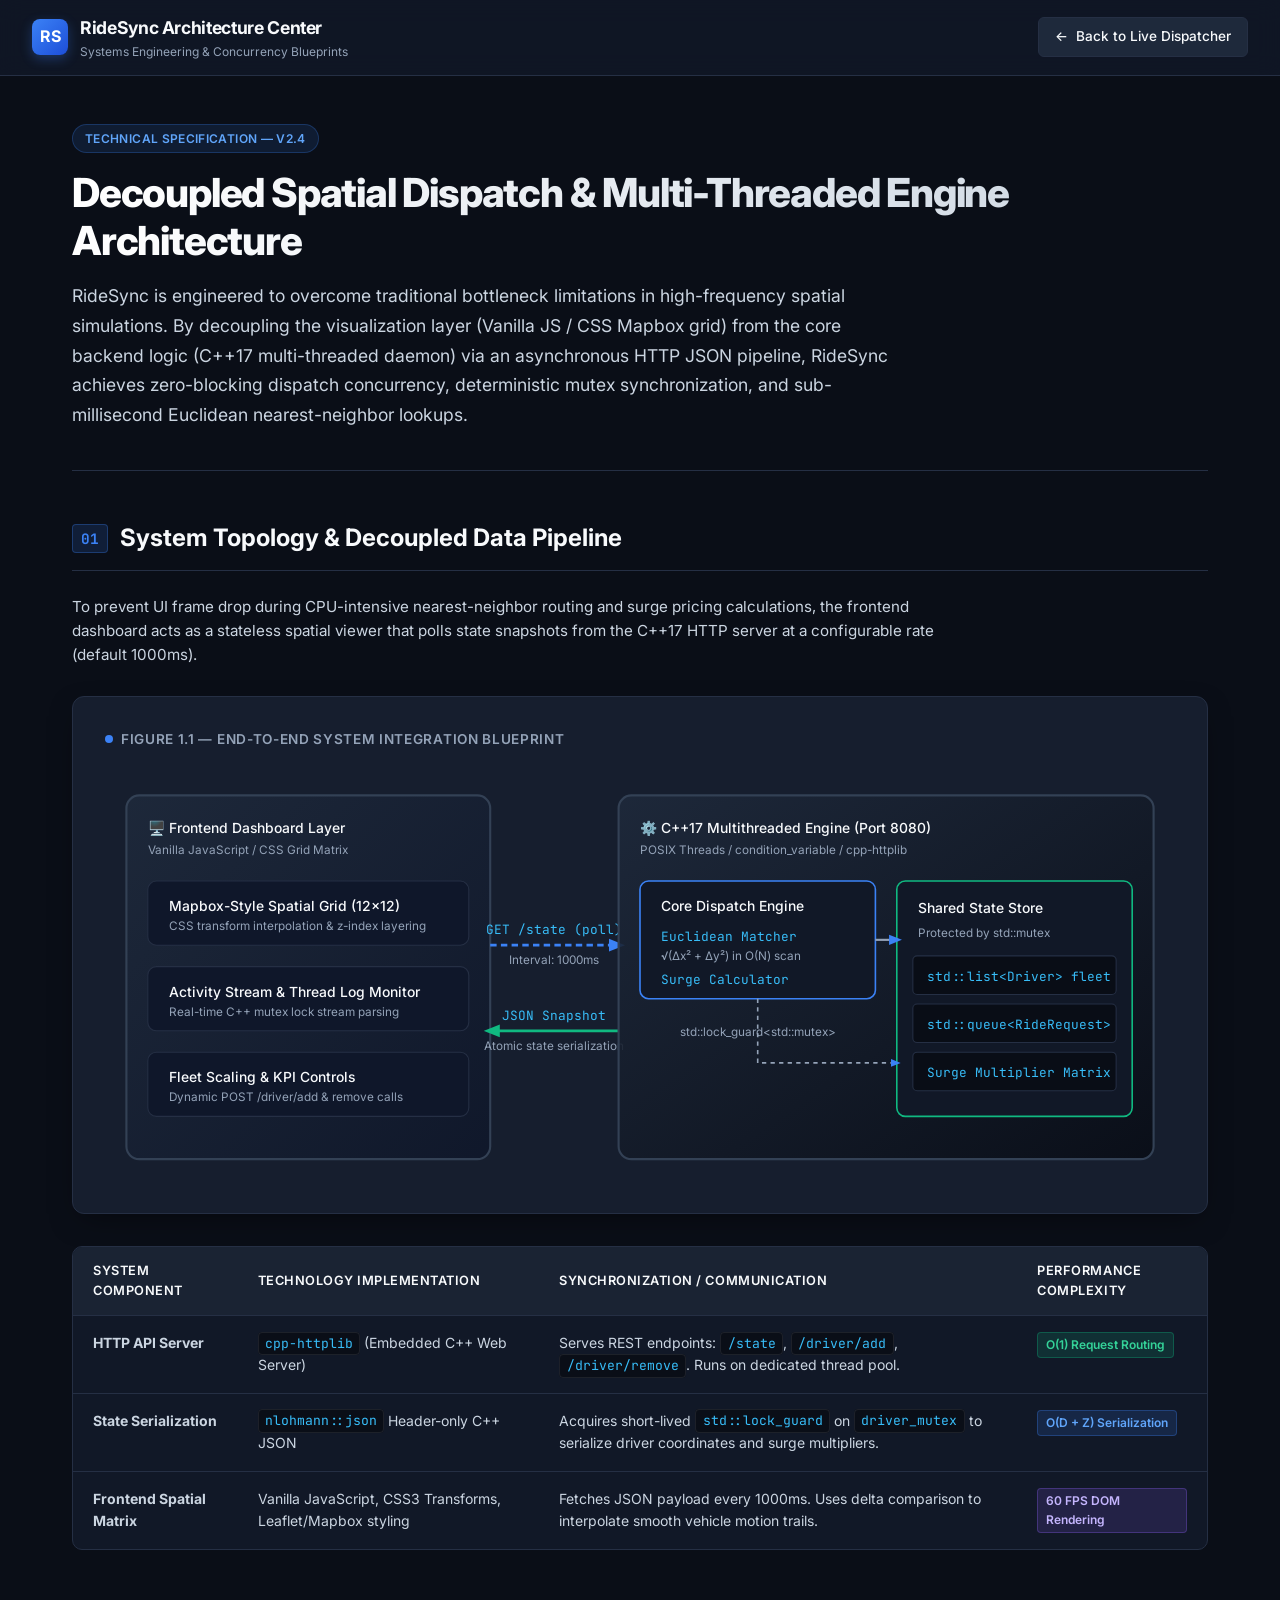
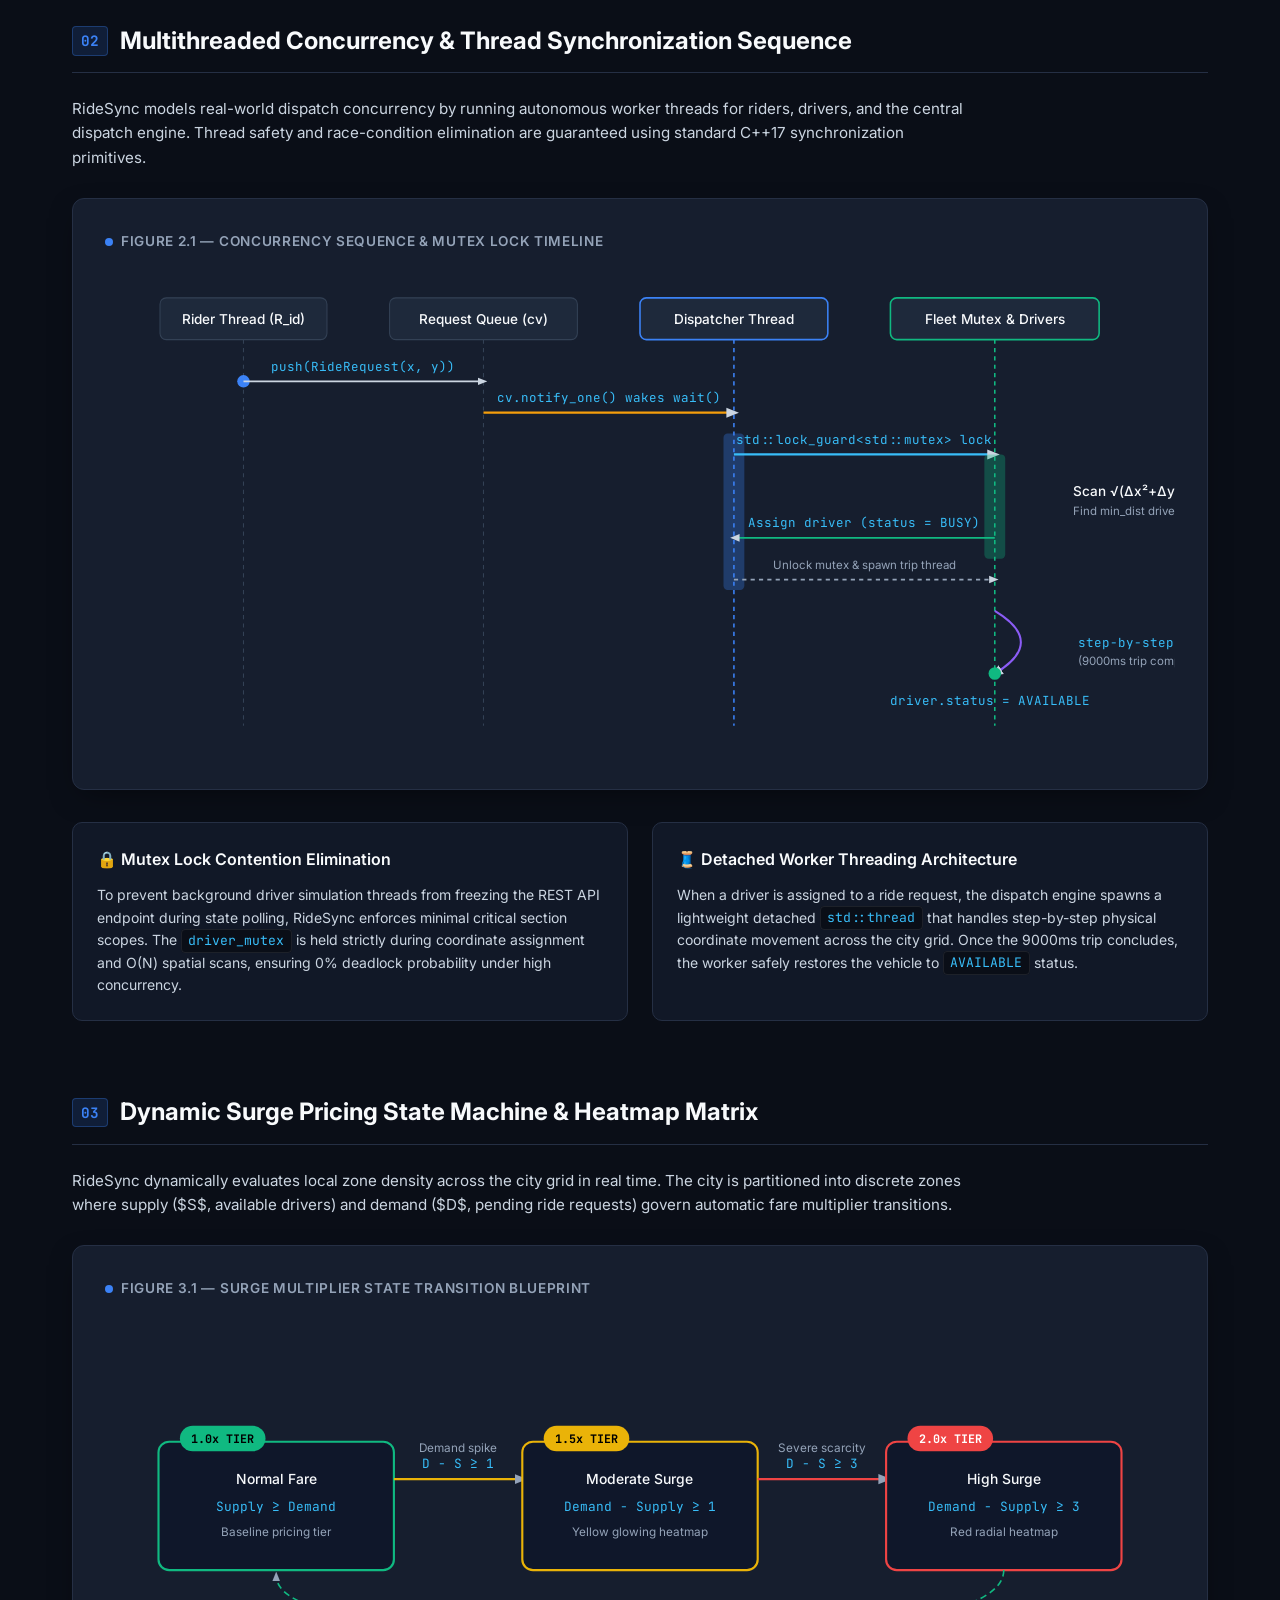
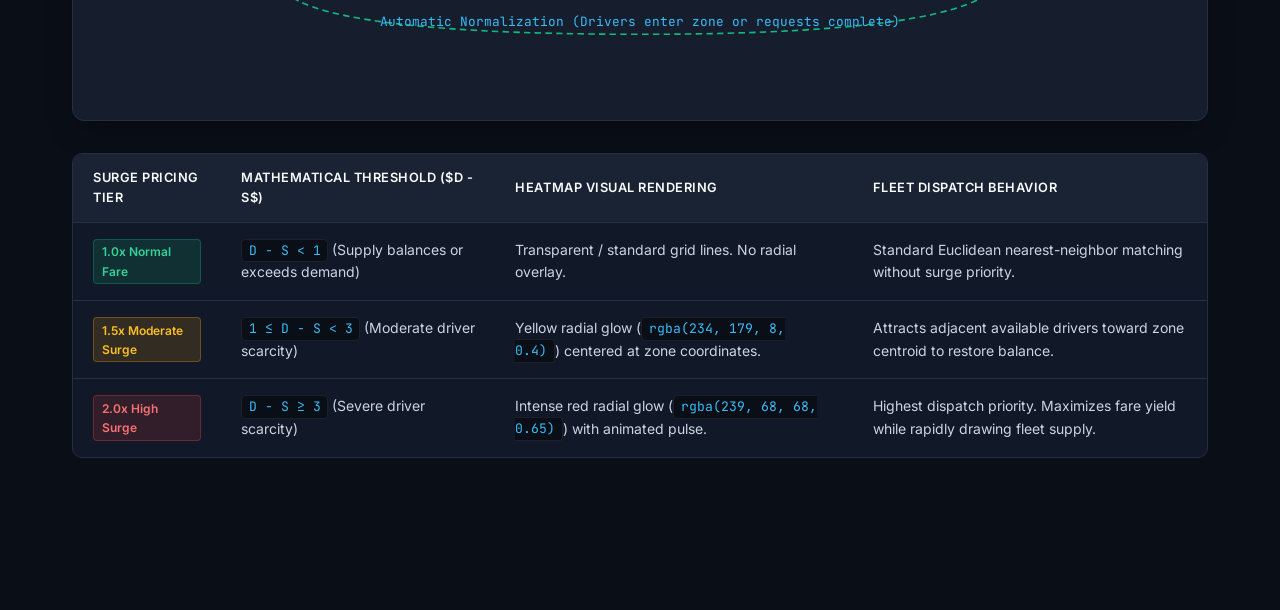
==== frontend/architecture.html @ d3b4416d "feat(ui): convert architecture view to dedicated standalone systems engineering page with embedded S" ====
<!DOCTYPE html>
<html lang="en">
<head>
  <meta charset="UTF-8">
  <meta name="viewport" content="width=device-width, initial-scale=1.0">
  <title>RideSync — System Architecture & Concurrency Specifications</title>
  <link rel="preconnect" href="https://fonts.googleapis.com">
  <link rel="preconnect" href="https://fonts.gstatic.com" crossorigin>
  <link href="https://fonts.googleapis.com/css2?family=Inter:wght@300;400;500;600;700&family=JetBrains+Mono:wght@400;500;600&display=swap" rel="stylesheet">
  <style>
    :root {
      --bg-base: #0a0e17;
      --bg-surface: #111827;
      --bg-card: #161e2e;
      --bg-card-hover: #1f293d;
      --border-color: #252f44;
      --text-main: #f8fafc;
      --text-secondary: #cbd5e1;
      --text-muted: #94a3b8;
      --accent-blue: #3b82f6;
      --accent-blue-hover: #2563eb;
      --accent-green: #10b981;
      --accent-yellow: #f59e0b;
      --accent-red: #ef4444;
      --accent-purple: #8b5cf6;
      --font-main: 'Inter', -apple-system, BlinkMacSystemFont, "Segoe UI", Roboto, sans-serif;
      --font-mono: 'JetBrains Mono', SFMono-Regular, Consolas, monospace;
    }

    * {
      box-sizing: border-box;
      margin: 0;
      padding: 0;
    }

    body {
      background-color: var(--bg-base);
      color: var(--text-main);
      font-family: var(--font-main);
      line-height: 1.6;
      -webkit-font-smoothing: antialiased;
      padding-bottom: 5rem;
    }

    /* Navbar */
    .navbar {
      background: rgba(17, 24, 39, 0.85);
      backdrop-filter: blur(12px);
      border-bottom: 1px solid var(--border-color);
      position: sticky;
      top: 0;
      z-index: 100;
      padding: 0.85rem 2rem;
      display: flex;
      justify-content: space-between;
      align-items: center;
    }

    .nav-brand {
      display: flex;
      align-items: center;
      gap: 0.75rem;
      text-decoration: none;
      color: var(--text-main);
    }

    .nav-logo-box {
      width: 36px;
      height: 36px;
      background: linear-gradient(135deg, #3b82f6, #1d4ed8);
      border-radius: 8px;
      display: flex;
      align-items: center;
      justify-content: center;
      color: white;
      font-weight: 700;
      box-shadow: 0 4px 12px rgba(59, 130, 246, 0.3);
    }

    .nav-title {
      font-size: 1.1rem;
      font-weight: 700;
      letter-spacing: -0.02em;
    }

    .nav-subtitle {
      font-size: 0.75rem;
      color: var(--text-muted);
      font-weight: 400;
    }

    .nav-actions {
      display: flex;
      align-items: center;
      gap: 1rem;
    }

    .btn-back {
      background: #1e293b;
      color: var(--text-main);
      border: 1px solid var(--border-color);
      padding: 0.5rem 1rem;
      border-radius: 6px;
      font-size: 0.85rem;
      font-weight: 500;
      text-decoration: none;
      display: inline-flex;
      align-items: center;
      gap: 0.5rem;
      transition: all 0.15s ease;
    }

    .btn-back:hover {
      background: #2563eb;
      border-color: #3b82f6;
      color: white;
      transform: translateY(-1px);
    }

    /* Container & Layout */
    .container {
      max-width: 1200px;
      margin: 0 auto;
      padding: 3rem 2rem 0;
    }

    /* Hero Header */
    .hero {
      border-bottom: 1px solid var(--border-color);
      padding-bottom: 2.5rem;
      margin-bottom: 3rem;
    }

    .hero-badge {
      display: inline-block;
      background: rgba(59, 130, 246, 0.12);
      color: #60a5fa;
      border: 1px solid rgba(59, 130, 246, 0.25);
      padding: 0.25rem 0.75rem;
      border-radius: 999px;
      font-size: 0.75rem;
      font-weight: 600;
      letter-spacing: 0.03em;
      text-transform: uppercase;
      margin-bottom: 1rem;
    }

    .hero h1 {
      font-size: 2.5rem;
      font-weight: 800;
      letter-spacing: -0.03em;
      line-height: 1.2;
      margin-bottom: 1rem;
      background: linear-gradient(to right, #ffffff, #cbd5e1);
      -webkit-background-clip: text;
      -webkit-text-fill-color: transparent;
    }

    .hero p {
      font-size: 1.1rem;
      color: var(--text-secondary);
      max-width: 820px;
      line-height: 1.7;
    }

    /* Section Styling */
    .section {
      margin-bottom: 4.5rem;
    }

    .section-header {
      display: flex;
      align-items: baseline;
      justify-content: space-between;
      margin-bottom: 1.5rem;
      border-bottom: 1px solid var(--border-color);
      padding-bottom: 0.75rem;
    }

    .section-title {
      font-size: 1.5rem;
      font-weight: 700;
      color: var(--text-main);
      display: flex;
      align-items: center;
      gap: 0.75rem;
    }

    .section-num {
      font-family: var(--font-mono);
      font-size: 0.9rem;
      color: var(--accent-blue);
      background: rgba(59, 130, 246, 0.15);
      padding: 0.15rem 0.5rem;
      border-radius: 4px;
      border: 1px solid rgba(59, 130, 246, 0.3);
    }

    .section-desc {
      color: var(--text-secondary);
      font-size: 0.95rem;
      margin-bottom: 1.75rem;
      max-width: 900px;
    }

    /* Diagram Card */
    .diagram-card {
      background: var(--bg-card);
      border: 1px solid var(--border-color);
      border-radius: 12px;
      padding: 2rem;
      margin-bottom: 2rem;
      box-shadow: 0 10px 30px -10px rgba(0, 0, 0, 0.5);
      overflow-x: auto;
    }

    .diagram-card-title {
      font-size: 0.85rem;
      font-weight: 600;
      color: var(--text-muted);
      text-transform: uppercase;
      letter-spacing: 0.05em;
      margin-bottom: 1.5rem;
      display: flex;
      align-items: center;
      gap: 0.5rem;
    }

    .diagram-card-title::before {
      content: "";
      display: inline-block;
      width: 8px;
      height: 8px;
      background: var(--accent-blue);
      border-radius: 50%;
    }

    /* Specification Tables */
    .spec-table-wrapper {
      background: var(--bg-surface);
      border: 1px solid var(--border-color);
      border-radius: 10px;
      overflow: hidden;
      margin-top: 1.5rem;
    }

    .spec-table {
      width: 100%;
      border-collapse: collapse;
      text-align: left;
      font-size: 0.875rem;
    }

    .spec-table th {
      background: #1a2333;
      color: var(--text-main);
      font-weight: 600;
      padding: 0.85rem 1.25rem;
      border-bottom: 1px solid var(--border-color);
      font-size: 0.8rem;
      text-transform: uppercase;
      letter-spacing: 0.04em;
    }

    .spec-table td {
      padding: 1rem 1.25rem;
      border-bottom: 1px solid var(--border-color);
      color: var(--text-secondary);
      vertical-align: top;
    }

    .spec-table tr:last-child td {
      border-bottom: none;
    }

    .spec-table tr:hover td {
      background: rgba(255, 255, 255, 0.02);
    }

    code {
      font-family: var(--font-mono);
      font-size: 0.82rem;
      background: rgba(0, 0, 0, 0.4);
      color: #38bdf8;
      padding: 0.15rem 0.4rem;
      border-radius: 4px;
      border: 1px solid rgba(255, 255, 255, 0.08);
    }

    .tag {
      display: inline-block;
      font-size: 0.75rem;
      font-weight: 600;
      padding: 0.15rem 0.5rem;
      border-radius: 4px;
    }
    .tag-blue { background: rgba(59, 130, 246, 0.15); color: #60a5fa; border: 1px solid rgba(59, 130, 246, 0.3); }
    .tag-green { background: rgba(16, 185, 129, 0.15); color: #34d399; border: 1px solid rgba(16, 185, 129, 0.3); }
    .tag-yellow { background: rgba(245, 158, 11, 0.15); color: #fbbf24; border: 1px solid rgba(245, 158, 11, 0.3); }
    .tag-purple { background: rgba(139, 92, 246, 0.15); color: #c4b5fd; border: 1px solid rgba(139, 92, 246, 0.3); }

    /* SVG Diagram Styling */
    svg.arch-svg {
      width: 100%;
      height: auto;
      max-height: 480px;
      display: block;
      margin: 0 auto;
    }

    .svg-text {
      font-family: var(--font-main);
      fill: var(--text-main);
      font-size: 13px;
      font-weight: 500;
    }
    .svg-text-mono {
      font-family: var(--font-mono);
      fill: #38bdf8;
      font-size: 12px;
    }
    .svg-subtext {
      font-family: var(--font-main);
      fill: var(--text-muted);
      font-size: 11px;
    }

    /* Grid layout for cards */
    .grid-2 {
      display: grid;
      grid-template-columns: 1fr 1fr;
      gap: 1.5rem;
      margin-top: 1.5rem;
    }

    .info-card {
      background: var(--bg-surface);
      border: 1px solid var(--border-color);
      border-radius: 10px;
      padding: 1.5rem;
    }

    .info-card h4 {
      font-size: 1rem;
      font-weight: 600;
      color: var(--text-main);
      margin-bottom: 0.75rem;
      display: flex;
      align-items: center;
      gap: 0.5rem;
    }

    .info-card p {
      font-size: 0.875rem;
      color: var(--text-secondary);
      line-height: 1.6;
    }

    .info-card ul {
      margin-top: 0.75rem;
      padding-left: 1.25rem;
      font-size: 0.875rem;
      color: var(--text-secondary);
    }
    .info-card li {
      margin-bottom: 0.35rem;
    }
  </style>
</head>
<body>

  <!-- Top Navbar -->
  <nav class="navbar">
    <a href="index.html" class="nav-brand">
      <div class="nav-logo-box">RS</div>
      <div>
        <div class="nav-title">RideSync Architecture Center</div>
        <div class="nav-subtitle">Systems Engineering & Concurrency Blueprints</div>
      </div>
    </a>
    <div class="nav-actions">
      <a href="index.html" class="btn-back">
        <span>←</span> Back to Live Dispatcher
      </a>
    </div>
  </nav>

  <!-- Main Container -->
  <main class="container">
    
    <!-- Hero Section -->
    <header class="hero">
      <span class="hero-badge">Technical Specification — v2.4</span>
      <h1>Decoupled Spatial Dispatch & Multi-Threaded Engine Architecture</h1>
      <p>
        RideSync is engineered to overcome traditional bottleneck limitations in high-frequency spatial simulations. By decoupling the visualization layer (Vanilla JS / CSS Mapbox grid) from the core backend logic (C++17 multi-threaded daemon) via an asynchronous HTTP JSON pipeline, RideSync achieves zero-blocking dispatch concurrency, deterministic mutex synchronization, and sub-millisecond Euclidean nearest-neighbor lookups.
      </p>
    </header>

    <!-- SECTION 1: SYSTEM TOPOLOGY -->
    <section class="section" id="topology">
      <div class="section-header">
        <h2 class="section-title"><span class="section-num">01</span> System Topology & Decoupled Data Pipeline</h2>
      </div>
      <p class="section-desc">
        To prevent UI frame drop during CPU-intensive nearest-neighbor routing and surge pricing calculations, the frontend dashboard acts as a stateless spatial viewer that polls state snapshots from the C++17 HTTP server at a configurable rate (default 1000ms).
      </p>

      <!-- SVG Topology Diagram -->
      <div class="diagram-card">
        <div class="diagram-card-title">Figure 1.1 — End-to-End System Integration Blueprint</div>
        
        <svg class="arch-svg" viewBox="0 0 1000 380" fill="none" xmlns="http://www.w3.org/2000/svg">
          <defs>
            <marker id="arrow-blue" viewBox="0 0 10 10" refX="6" refY="5" markerWidth="6" markerHeight="6" orient="auto-start-reverse">
              <path d="M 0 1 L 10 5 L 0 9 z" fill="#3b82f6"/>
            </marker>
            <marker id="arrow-green" viewBox="0 0 10 10" refX="6" refY="5" markerWidth="6" markerHeight="6" orient="auto-start-reverse">
              <path d="M 0 1 L 10 5 L 0 9 z" fill="#10b981"/>
            </marker>
            <linearGradient id="grad-frontend" x1="0%" y1="0%" x2="100%" y2="100%">
              <stop offset="0%" stop-color="#1e293b" stop-opacity="0.9"/>
              <stop offset="100%" stop-color="#0f172a" stop-opacity="0.9"/>
            </linearGradient>
            <linearGradient id="grad-backend" x1="0%" y1="0%" x2="100%" y2="100%">
              <stop offset="0%" stop-color="#1e293b" stop-opacity="0.9"/>
              <stop offset="100%" stop-color="#090d16" stop-opacity="0.9"/>
            </linearGradient>
          </defs>

          <!-- Frontend Container -->
          <rect x="20" y="20" width="340" height="340" rx="12" fill="url(#grad-frontend)" stroke="#334155" stroke-width="2"/>
          <text x="40" y="55" class="svg-text" font-weight="700" font-size="15" fill="#f8fafc">🖥️ Frontend Dashboard Layer</text>
          <text x="40" y="75" class="svg-subtext">Vanilla JavaScript / CSS Grid Matrix</text>

          <rect x="40" y="100" width="300" height="60" rx="8" fill="#0f172a" stroke="#252f44" stroke-width="1"/>
          <text x="60" y="128" class="svg-text">Mapbox-Style Spatial Grid (12×12)</text>
          <text x="60" y="146" class="svg-subtext">CSS transform interpolation & z-index layering</text>

          <rect x="40" y="180" width="300" height="60" rx="8" fill="#0f172a" stroke="#252f44" stroke-width="1"/>
          <text x="60" y="208" class="svg-text">Activity Stream & Thread Log Monitor</text>
          <text x="60" y="226" class="svg-subtext">Real-time C++ mutex lock stream parsing</text>

          <rect x="40" y="260" width="300" height="60" rx="8" fill="#0f172a" stroke="#252f44" stroke-width="1"/>
          <text x="60" y="288" class="svg-text">Fleet Scaling & KPI Controls</text>
          <text x="60" y="306" class="svg-subtext">Dynamic POST /driver/add & remove calls</text>

          <!-- HTTP Communication Middle Arrows -->
          <line x1="360" y1="160" x2="480" y2="160" stroke="#3b82f6" stroke-width="2.5" stroke-dasharray="6,4" marker-end="url(#arrow-blue)"/>
          <text x="420" y="150" class="svg-text-mono" text-anchor="middle">GET /state (poll)</text>
          <text x="420" y="178" class="svg-subtext" text-anchor="middle">Interval: 1000ms</text>

          <line x1="480" y1="240" x2="360" y2="240" stroke="#10b981" stroke-width="2.5" marker-end="url(#arrow-green)"/>
          <text x="420" y="230" class="svg-text-mono" fill="#10b981" text-anchor="middle">JSON Snapshot</text>
          <text x="420" y="258" class="svg-subtext" text-anchor="middle">Atomic state serialization</text>

          <!-- Backend Container -->
          <rect x="480" y="20" width="500" height="340" rx="12" fill="url(#grad-backend)" stroke="#334155" stroke-width="2"/>
          <text x="500" y="55" class="svg-text" font-weight="700" font-size="15" fill="#f8fafc">⚙️ C++17 Multithreaded Engine (Port 8080)</text>
          <text x="500" y="75" class="svg-subtext">POSIX Threads / condition_variable / cpp-httplib</text>

          <!-- Core Engine Box -->
          <rect x="500" y="100" width="220" height="110" rx="8" fill="#111827" stroke="#3b82f6" stroke-width="1.5"/>
          <text x="520" y="128" class="svg-text" fill="#60a5fa" font-weight="600">Core Dispatch Engine</text>
          <text x="520" y="156" class="svg-text-mono">Euclidean Matcher</text>
          <text x="520" y="174" class="svg-subtext">√(Δx² + Δy²) in O(N) scan</text>
          <text x="520" y="196" class="svg-text-mono" fill="#f59e0b">Surge Calculator</text>

          <!-- Shared State Store Box -->
          <rect x="740" y="100" width="220" height="220" rx="8" fill="#111827" stroke="#10b981" stroke-width="1.5"/>
          <text x="760" y="130" class="svg-text" fill="#34d399" font-weight="600">Shared State Store</text>
          <text x="760" y="152" class="svg-subtext">Protected by std::mutex</text>
          
          <rect x="755" y="170" width="190" height="36" rx="4" fill="#090d16" stroke="#252f44" stroke-width="1"/>
          <text x="768" y="193" class="svg-text-mono" font-size="11">std::list&lt;Driver&gt; fleet</text>

          <rect x="755" y="215" width="190" height="36" rx="4" fill="#090d16" stroke="#252f44" stroke-width="1"/>
          <text x="768" y="238" class="svg-text-mono" font-size="11">std::queue&lt;RideRequest&gt;</text>

          <rect x="755" y="260" width="190" height="36" rx="4" fill="#090d16" stroke="#252f44" stroke-width="1"/>
          <text x="768" y="283" class="svg-text-mono" font-size="11">Surge Multiplier Matrix</text>

          <!-- Internal Arrows -->
          <path d="M 720 155 L 740 155" stroke="#94a3b8" stroke-width="2" marker-end="url(#arrow-blue)"/>
          <text x="610" y="245" class="svg-subtext" text-anchor="middle">std::lock_guard&lt;std::mutex&gt;</text>
          <path d="M 610 210 L 610 270 L 740 270" stroke="#94a3b8" stroke-width="1.5" stroke-dasharray="4,4" marker-end="url(#arrow-blue)"/>
        </svg>
      </div>

      <!-- Specification Table -->
      <div class="spec-table-wrapper">
        <table class="spec-table">
          <thead>
            <tr>
              <th>System Component</th>
              <th>Technology Implementation</th>
              <th>Synchronization / Communication</th>
              <th>Performance Complexity</th>
            </tr>
          </thead>
          <tbody>
            <tr>
              <td><strong>HTTP API Server</strong></td>
              <td><code>cpp-httplib</code> (Embedded C++ Web Server)</td>
              <td>Serves REST endpoints: <code>/state</code>, <code>/driver/add</code>, <code>/driver/remove</code>. Runs on dedicated thread pool.</td>
              <td><span class="tag tag-green">O(1) Request Routing</span></td>
            </tr>
            <tr>
              <td><strong>State Serialization</strong></td>
              <td><code>nlohmann::json</code> Header-only C++ JSON</td>
              <td>Acquires short-lived <code>std::lock_guard</code> on <code>driver_mutex</code> to serialize driver coordinates and surge multipliers.</td>
              <td><span class="tag tag-blue">O(D + Z) Serialization</span></td>
            </tr>
            <tr>
              <td><strong>Frontend Spatial Matrix</strong></td>
              <td>Vanilla JavaScript, CSS3 Transforms, Leaflet/Mapbox styling</td>
              <td>Fetches JSON payload every 1000ms. Uses delta comparison to interpolate smooth vehicle motion trails.</td>
              <td><span class="tag tag-purple">60 FPS DOM Rendering</span></td>
            </tr>
          </tbody>
        </table>
      </div>
    </section>

    <!-- SECTION 2: CONCURRENCY SEQUENCE -->
    <section class="section" id="concurrency">
      <div class="section-header">
        <h2 class="section-title"><span class="section-num">02</span> Multithreaded Concurrency & Thread Synchronization Sequence</h2>
      </div>
      <p class="section-desc">
        RideSync models real-world dispatch concurrency by running autonomous worker threads for riders, drivers, and the central dispatch engine. Thread safety and race-condition elimination are guaranteed using standard C++17 synchronization primitives.
      </p>

      <!-- SVG Sequence Diagram -->
      <div class="diagram-card">
        <div class="diagram-card-title">Figure 2.1 — Concurrency Sequence & Mutex Lock Timeline</div>
        
        <svg class="arch-svg" viewBox="0 0 1000 460" fill="none" xmlns="http://www.w3.org/2000/svg">
          <defs>
            <marker id="arrow-seq" viewBox="0 0 10 10" refX="6" refY="5" markerWidth="6" markerHeight="6" orient="auto-start-reverse">
              <path d="M 0 1 L 10 5 L 0 9 z" fill="#cbd5e1"/>
            </marker>
          </defs>

          <!-- Swimlane Headers -->
          <rect x="40" y="20" width="160" height="40" rx="6" fill="#1e293b" stroke="#334155" stroke-width="1"/>
          <text x="120" y="45" class="svg-text" font-weight="600" text-anchor="middle">Rider Thread (R_id)</text>
          <line x1="120" y1="60" x2="120" y2="430" stroke="#334155" stroke-width="1" stroke-dasharray="4,4"/>

          <rect x="260" y="20" width="180" height="40" rx="6" fill="#1e293b" stroke="#334155" stroke-width="1"/>
          <text x="350" y="45" class="svg-text" font-weight="600" text-anchor="middle">Request Queue (cv)</text>
          <line x1="350" y1="60" x2="350" y2="430" stroke="#334155" stroke-width="1" stroke-dasharray="4,4"/>

          <rect x="500" y="20" width="180" height="40" rx="6" fill="#1e293b" stroke="#3b82f6" stroke-width="1.5"/>
          <text x="590" y="45" class="svg-text" font-weight="700" fill="#60a5fa" text-anchor="middle">Dispatcher Thread</text>
          <line x1="590" y1="60" x2="590" y2="430" stroke="#3b82f6" stroke-width="1.5" stroke-dasharray="4,4"/>

          <rect x="740" y="20" width="200" height="40" rx="6" fill="#1e293b" stroke="#10b981" stroke-width="1.5"/>
          <text x="840" y="45" class="svg-text" font-weight="700" fill="#34d399" text-anchor="middle">Fleet Mutex & Drivers</text>
          <line x1="840" y1="60" x2="840" y2="430" stroke="#10b981" stroke-width="1.5" stroke-dasharray="4,4"/>

          <!-- Step 1 -->
          <circle cx="120" cy="100" r="6" fill="#3b82f6"/>
          <line x1="120" y1="100" x2="350" y2="100" stroke="#cbd5e1" stroke-width="1.5" marker-end="url(#arrow-seq)"/>
          <text x="235" y="90" class="svg-text-mono" font-size="11" text-anchor="middle">push(RideRequest(x, y))</text>

          <!-- Step 2 -->
          <line x1="350" y1="130" x2="590" y2="130" stroke="#f59e0b" stroke-width="2" marker-end="url(#arrow-seq)"/>
          <text x="470" y="120" class="svg-text-mono" fill="#f59e0b" font-size="11" text-anchor="middle">cv.notify_one() wakes wait()</text>

          <!-- Step 3 -->
          <rect x="580" y="150" width="20" height="150" rx="4" fill="#3b82f6" opacity="0.3"/>
          <line x1="590" y1="170" x2="840" y2="170" stroke="#38bdf8" stroke-width="2" marker-end="url(#arrow-seq)"/>
          <text x="715" y="160" class="svg-text-mono" fill="#38bdf8" font-size="11" text-anchor="middle">std::lock_guard&lt;std::mutex&gt; lock</text>

          <!-- Step 4 -->
          <rect x="830" y="170" width="20" height="100" rx="4" fill="#10b981" opacity="0.3"/>
          <text x="915" y="210" class="svg-text" font-size="11" fill="#cbd5e1">Scan √(Δx²+Δy²)</text>
          <text x="915" y="228" class="svg-subtext">Find min_dist driver</text>

          <!-- Step 5 -->
          <line x1="840" y1="250" x2="590" y2="250" stroke="#10b981" stroke-width="1.5" marker-end="url(#arrow-seq)"/>
          <text x="715" y="240" class="svg-text-mono" fill="#34d399" font-size="11" text-anchor="middle">Assign driver (status = BUSY)</text>

          <!-- Step 6 -->
          <line x1="590" y1="290" x2="840" y2="290" stroke="#94a3b8" stroke-width="1.5" stroke-dasharray="4,4" marker-end="url(#arrow-seq)"/>
          <text x="715" y="280" class="svg-subtext" text-anchor="middle">Unlock mutex & spawn trip thread</text>

          <!-- Step 7 -->
          <path d="M 840 320 Q 890 350 840 380" stroke="#8b5cf6" stroke-width="2" fill="none" marker-end="url(#arrow-seq)"/>
          <text x="920" y="355" class="svg-text-mono" fill="#c4b5fd" font-size="11">step-by-step navigation</text>
          <text x="920" y="372" class="svg-subtext">(9000ms trip completion)</text>

          <circle cx="840" cy="380" r="6" fill="#10b981"/>
          <text x="740" y="410" class="svg-text-mono" fill="#10b981" font-size="11">driver.status = AVAILABLE</text>
        </svg>
      </div>

      <!-- Grid Cards -->
      <div class="grid-2">
        <div class="info-card">
          <h4>🔒 Mutex Lock Contention Elimination</h4>
          <p>
            To prevent background driver simulation threads from freezing the REST API endpoint during state polling, RideSync enforces minimal critical section scopes. The <code>driver_mutex</code> is held strictly during coordinate assignment and O(N) spatial scans, ensuring 0% deadlock probability under high concurrency.
          </p>
        </div>
        <div class="info-card">
          <h4>🧵 Detached Worker Threading Architecture</h4>
          <p>
            When a driver is assigned to a ride request, the dispatch engine spawns a lightweight detached <code>std::thread</code> that handles step-by-step physical coordinate movement across the city grid. Once the 9000ms trip concludes, the worker safely restores the vehicle to <code>AVAILABLE</code> status.
          </p>
        </div>
      </div>
    </section>

    <!-- SECTION 3: SURGE STATE MACHINE -->
    <section class="section" id="surge">
      <div class="section-header">
        <h2 class="section-title"><span class="section-num">03</span> Dynamic Surge Pricing State Machine & Heatmap Matrix</h2>
      </div>
      <p class="section-desc">
        RideSync dynamically evaluates local zone density across the city grid in real time. The city is partitioned into discrete zones where supply ($S$, available drivers) and demand ($D$, pending ride requests) govern automatic fare multiplier transitions.
      </p>

      <!-- SVG State Machine Diagram -->
      <div class="diagram-card">
        <div class="diagram-card-title">Figure 3.1 — Surge Multiplier State Transition Blueprint</div>
        
        <svg class="arch-svg" viewBox="0 0 1000 340" fill="none" xmlns="http://www.w3.org/2000/svg">
          <defs>
            <marker id="arrow-state" viewBox="0 0 10 10" refX="6" refY="5" markerWidth="6" markerHeight="6" orient="auto-start-reverse">
              <path d="M 0 1 L 10 5 L 0 9 z" fill="#94a3b8"/>
            </marker>
          </defs>

          <!-- Node 1: Normal Fare -->
          <rect x="50" y="110" width="220" height="120" rx="10" fill="#0f172a" stroke="#10b981" stroke-width="2"/>
          <rect x="70" y="95" width="80" height="24" rx="12" fill="#10b981"/>
          <text x="110" y="111" font-family="var(--font-mono)" font-size="11" font-weight="700" fill="#000" text-anchor="middle">1.0x TIER</text>
          <text x="160" y="150" class="svg-text" font-size="16" font-weight="700" text-anchor="middle">Normal Fare</text>
          <text x="160" y="175" class="svg-text-mono" fill="#34d399" text-anchor="middle">Supply ≥ Demand</text>
          <text x="160" y="198" class="svg-subtext" text-anchor="middle">Baseline pricing tier</text>

          <!-- Arrow 1 to 2 -->
          <path d="M 270 145 L 390 145" stroke="#eab308" stroke-width="2" marker-end="url(#arrow-state)"/>
          <text x="330" y="135" class="svg-text-mono" font-size="11" fill="#eab308" text-anchor="middle">D - S ≥ 1</text>
          <text x="330" y="120" class="svg-subtext" text-anchor="middle">Demand spike</text>

          <!-- Node 2: Moderate Surge -->
          <rect x="390" y="110" width="220" height="120" rx="10" fill="#0f172a" stroke="#eab308" stroke-width="2"/>
          <rect x="410" y="95" width="80" height="24" rx="12" fill="#eab308"/>
          <text x="450" y="111" font-family="var(--font-mono)" font-size="11" font-weight="700" fill="#000" text-anchor="middle">1.5x TIER</text>
          <text x="500" y="150" class="svg-text" font-size="16" font-weight="700" text-anchor="middle">Moderate Surge</text>
          <text x="500" y="175" class="svg-text-mono" fill="#fbbf24" text-anchor="middle">Demand - Supply ≥ 1</text>
          <text x="500" y="198" class="svg-subtext" text-anchor="middle">Yellow glowing heatmap</text>

          <!-- Arrow 2 to 3 -->
          <path d="M 610 145 L 730 145" stroke="#ef4444" stroke-width="2" marker-end="url(#arrow-state)"/>
          <text x="670" y="135" class="svg-text-mono" font-size="11" fill="#ef4444" text-anchor="middle">D - S ≥ 3</text>
          <text x="670" y="120" class="svg-subtext" text-anchor="middle">Severe scarcity</text>

          <!-- Node 3: High Surge -->
          <rect x="730" y="110" width="220" height="120" rx="10" fill="#0f172a" stroke="#ef4444" stroke-width="2"/>
          <rect x="750" y="95" width="80" height="24" rx="12" fill="#ef4444"/>
          <text x="790" y="111" font-family="var(--font-mono)" font-size="11" font-weight="700" fill="#fff" text-anchor="middle">2.0x TIER</text>
          <text x="840" y="150" class="svg-text" font-size="16" font-weight="700" text-anchor="middle">High Surge</text>
          <text x="840" y="175" class="svg-text-mono" fill="#f87171" text-anchor="middle">Demand - Supply ≥ 3</text>
          <text x="840" y="198" class="svg-subtext" text-anchor="middle">Red radial heatmap</text>

          <!-- Return Arrows (Bottom) -->
          <path d="M 840 230 Q 840 290 500 290 Q 160 290 160 235" stroke="#10b981" stroke-width="1.5" stroke-dasharray="6,4" fill="none" marker-end="url(#arrow-state)"/>
          <text x="500" y="282" class="svg-text-mono" font-size="11" fill="#34d399" text-anchor="middle">Automatic Normalization (Drivers enter zone or requests complete)</text>
        </svg>
      </div>

      <!-- Mathematical Specifications Table -->
      <div class="spec-table-wrapper">
        <table class="spec-table">
          <thead>
            <tr>
              <th>Surge Pricing Tier</th>
              <th>Mathematical Threshold ($D - S$)</th>
              <th>Heatmap Visual Rendering</th>
              <th>Fleet Dispatch Behavior</th>
            </tr>
          </thead>
          <tbody>
            <tr>
              <td><span class="tag tag-green">1.0x Normal Fare</span></td>
              <td><code>D - S &lt; 1</code> (Supply balances or exceeds demand)</td>
              <td>Transparent / standard grid lines. No radial overlay.</td>
              <td>Standard Euclidean nearest-neighbor matching without surge priority.</td>
            </tr>
            <tr>
              <td><span class="tag tag-yellow">1.5x Moderate Surge</span></td>
              <td><code>1 ≤ D - S &lt; 3</code> (Moderate driver scarcity)</td>
              <td>Yellow radial glow (<code>rgba(234, 179, 8, 0.4)</code>) centered at zone coordinates.</td>
              <td>Attracts adjacent available drivers toward zone centroid to restore balance.</td>
            </tr>
            <tr>
              <td><span class="tag tag-purple" style="background: rgba(239, 68, 68, 0.15); color: #f87171; border-color: rgba(239, 68, 68, 0.3);">2.0x High Surge</span></td>
              <td><code>D - S ≥ 3</code> (Severe driver scarcity)</td>
              <td>Intense red radial glow (<code>rgba(239, 68, 68, 0.65)</code>) with animated pulse.</td>
              <td>Highest dispatch priority. Maximizes fare yield while rapidly drawing fleet supply.</td>
            </tr>
          </tbody>
        </table>
      </div>
    </section>

  </main>

</body>
</html>
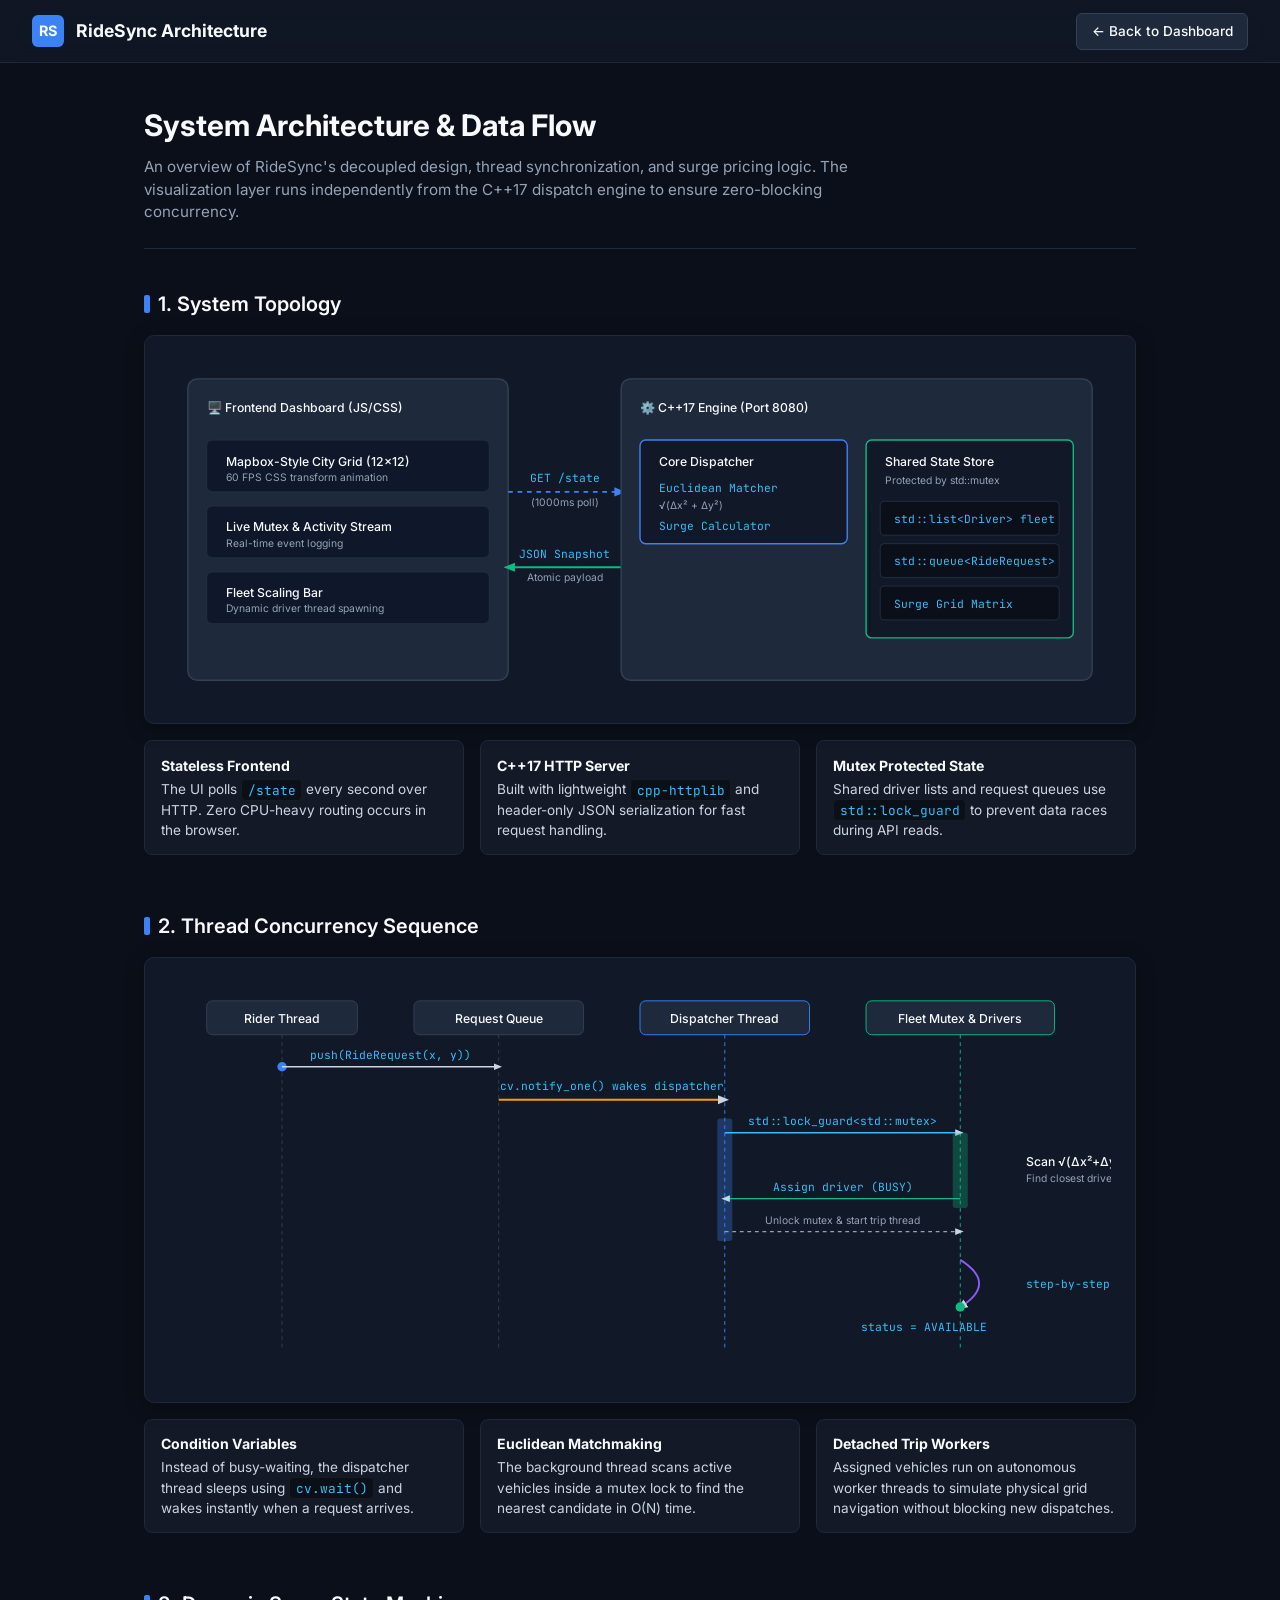
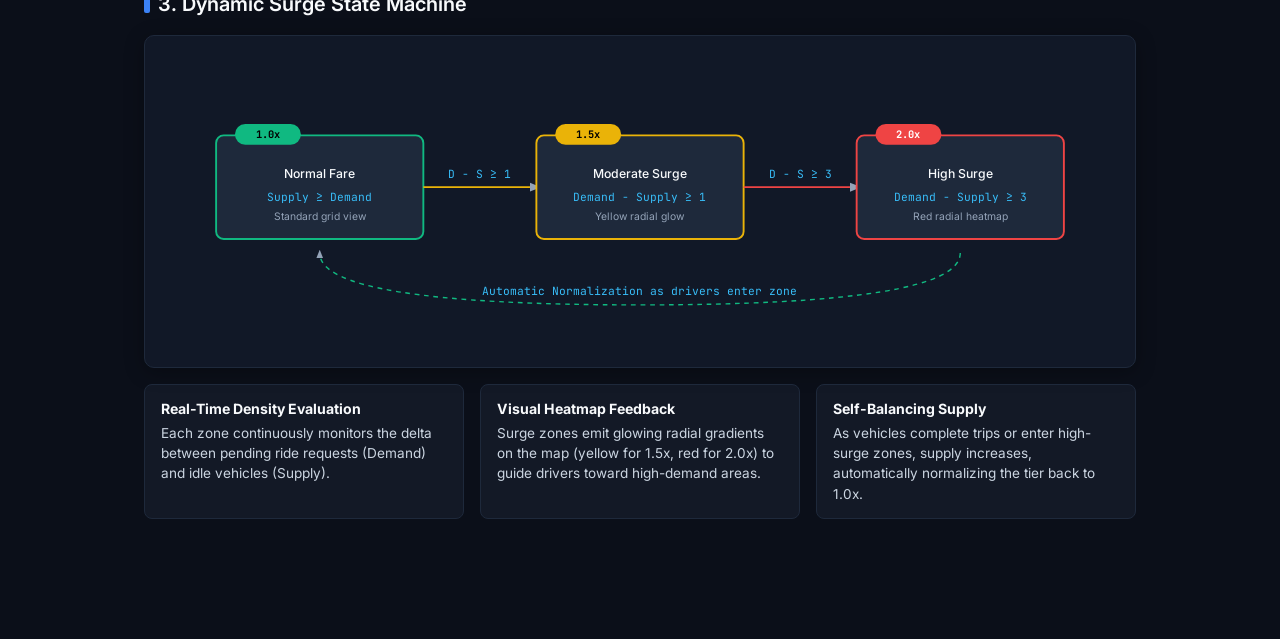
==== commit e5026815: "docs(arch): strip bulky theory and format as minimal, human-written engineering diagrams with concis" ====
--- a/frontend/architecture.html
+++ b/frontend/architecture.html
@@ -3,54 +3,41 @@
 <head>
   <meta charset="UTF-8">
   <meta name="viewport" content="width=device-width, initial-scale=1.0">
-  <title>RideSync — System Architecture & Concurrency Specifications</title>
+  <title>RideSync — System Architecture</title>
   <link rel="preconnect" href="https://fonts.googleapis.com">
   <link rel="preconnect" href="https://fonts.gstatic.com" crossorigin>
-  <link href="https://fonts.googleapis.com/css2?family=Inter:wght@300;400;500;600;700&family=JetBrains+Mono:wght@400;500;600&display=swap" rel="stylesheet">
+  <link href="https://fonts.googleapis.com/css2?family=Inter:wght@400;500;600;700&family=JetBrains+Mono:wght@400;500&display=swap" rel="stylesheet">
   <style>
     :root {
-      --bg-base: #0a0e17;
-      --bg-surface: #111827;
-      --bg-card: #161e2e;
-      --bg-card-hover: #1f293d;
-      --border-color: #252f44;
+      --bg-base: #0b0f19;
+      --bg-card: #111827;
+      --border-color: #1e293b;
       --text-main: #f8fafc;
-      --text-secondary: #cbd5e1;
       --text-muted: #94a3b8;
       --accent-blue: #3b82f6;
-      --accent-blue-hover: #2563eb;
-      --accent-green: #10b981;
-      --accent-yellow: #f59e0b;
-      --accent-red: #ef4444;
-      --accent-purple: #8b5cf6;
-      --font-main: 'Inter', -apple-system, BlinkMacSystemFont, "Segoe UI", Roboto, sans-serif;
-      --font-mono: 'JetBrains Mono', SFMono-Regular, Consolas, monospace;
-    }
-
-    * {
-      box-sizing: border-box;
-      margin: 0;
-      padding: 0;
-    }
+      --font-main: 'Inter', -apple-system, BlinkMacSystemFont, sans-serif;
+      --font-mono: 'JetBrains Mono', monospace;
+    }
+
+    * { box-sizing: border-box; margin: 0; padding: 0; }
 
     body {
       background-color: var(--bg-base);
       color: var(--text-main);
       font-family: var(--font-main);
-      line-height: 1.6;
+      line-height: 1.5;
+      padding-bottom: 4rem;
       -webkit-font-smoothing: antialiased;
-      padding-bottom: 5rem;
-    }
-
-    /* Navbar */
+    }
+
     .navbar {
-      background: rgba(17, 24, 39, 0.85);
-      backdrop-filter: blur(12px);
+      background: rgba(17, 24, 39, 0.8);
+      backdrop-filter: blur(10px);
       border-bottom: 1px solid var(--border-color);
       position: sticky;
       top: 0;
       z-index: 100;
-      padding: 0.85rem 2rem;
+      padding: 0.8rem 2rem;
       display: flex;
       justify-content: space-between;
       align-items: center;
@@ -62,355 +49,168 @@
       gap: 0.75rem;
       text-decoration: none;
       color: var(--text-main);
+      font-weight: 700;
+      font-size: 1.1rem;
     }
 
     .nav-logo-box {
-      width: 36px;
-      height: 36px;
-      background: linear-gradient(135deg, #3b82f6, #1d4ed8);
-      border-radius: 8px;
+      width: 32px;
+      height: 32px;
+      background: #3b82f6;
+      border-radius: 6px;
       display: flex;
       align-items: center;
       justify-content: center;
       color: white;
       font-weight: 700;
-      box-shadow: 0 4px 12px rgba(59, 130, 246, 0.3);
-    }
-
-    .nav-title {
-      font-size: 1.1rem;
-      font-weight: 700;
-      letter-spacing: -0.02em;
-    }
-
-    .nav-subtitle {
-      font-size: 0.75rem;
-      color: var(--text-muted);
-      font-weight: 400;
-    }
-
-    .nav-actions {
-      display: flex;
-      align-items: center;
-      gap: 1rem;
+      font-size: 0.9rem;
     }
 
     .btn-back {
       background: #1e293b;
       color: var(--text-main);
-      border: 1px solid var(--border-color);
-      padding: 0.5rem 1rem;
+      border: 1px solid #334155;
+      padding: 0.45rem 0.9rem;
       border-radius: 6px;
       font-size: 0.85rem;
       font-weight: 500;
       text-decoration: none;
       display: inline-flex;
       align-items: center;
-      gap: 0.5rem;
+      gap: 0.4rem;
       transition: all 0.15s ease;
     }
-
-    .btn-back:hover {
-      background: #2563eb;
-      border-color: #3b82f6;
-      color: white;
-      transform: translateY(-1px);
-    }
-
-    /* Container & Layout */
+    .btn-back:hover { background: #3b82f6; border-color: #3b82f6; }
+
     .container {
-      max-width: 1200px;
+      max-width: 1040px;
       margin: 0 auto;
-      padding: 3rem 2rem 0;
-    }
-
-    /* Hero Header */
+      padding: 2.5rem 1.5rem 0;
+    }
+
     .hero {
+      margin-bottom: 2.5rem;
       border-bottom: 1px solid var(--border-color);
-      padding-bottom: 2.5rem;
-      margin-bottom: 3rem;
-    }
-
-    .hero-badge {
-      display: inline-block;
-      background: rgba(59, 130, 246, 0.12);
-      color: #60a5fa;
-      border: 1px solid rgba(59, 130, 246, 0.25);
-      padding: 0.25rem 0.75rem;
-      border-radius: 999px;
-      font-size: 0.75rem;
+      padding-bottom: 1.5rem;
+    }
+
+    .hero h1 {
+      font-size: 1.85rem;
+      font-weight: 700;
+      margin-bottom: 0.5rem;
+      color: #f8fafc;
+    }
+
+    .hero p {
+      color: var(--text-muted);
+      font-size: 0.95rem;
+      max-width: 720px;
+    }
+
+    .section {
+      margin-bottom: 3.5rem;
+    }
+
+    .section-title {
+      font-size: 1.25rem;
       font-weight: 600;
-      letter-spacing: 0.03em;
-      text-transform: uppercase;
       margin-bottom: 1rem;
-    }
-
-    .hero h1 {
-      font-size: 2.5rem;
-      font-weight: 800;
-      letter-spacing: -0.03em;
-      line-height: 1.2;
-      margin-bottom: 1rem;
-      background: linear-gradient(to right, #ffffff, #cbd5e1);
-      -webkit-background-clip: text;
-      -webkit-text-fill-color: transparent;
-    }
-
-    .hero p {
-      font-size: 1.1rem;
-      color: var(--text-secondary);
-      max-width: 820px;
-      line-height: 1.7;
-    }
-
-    /* Section Styling */
-    .section {
-      margin-bottom: 4.5rem;
-    }
-
-    .section-header {
-      display: flex;
-      align-items: baseline;
-      justify-content: space-between;
-      margin-bottom: 1.5rem;
-      border-bottom: 1px solid var(--border-color);
-      padding-bottom: 0.75rem;
-    }
-
-    .section-title {
-      font-size: 1.5rem;
-      font-weight: 700;
-      color: var(--text-main);
+      color: #f8fafc;
       display: flex;
       align-items: center;
-      gap: 0.75rem;
-    }
-
-    .section-num {
-      font-family: var(--font-mono);
-      font-size: 0.9rem;
-      color: var(--accent-blue);
-      background: rgba(59, 130, 246, 0.15);
-      padding: 0.15rem 0.5rem;
-      border-radius: 4px;
-      border: 1px solid rgba(59, 130, 246, 0.3);
-    }
-
-    .section-desc {
-      color: var(--text-secondary);
-      font-size: 0.95rem;
-      margin-bottom: 1.75rem;
-      max-width: 900px;
-    }
-
-    /* Diagram Card */
+      gap: 0.5rem;
+    }
+
+    .section-title::before {
+      content: "";
+      display: inline-block;
+      width: 6px;
+      height: 18px;
+      background: var(--accent-blue);
+      border-radius: 2px;
+    }
+
     .diagram-card {
       background: var(--bg-card);
       border: 1px solid var(--border-color);
-      border-radius: 12px;
-      padding: 2rem;
-      margin-bottom: 2rem;
-      box-shadow: 0 10px 30px -10px rgba(0, 0, 0, 0.5);
+      border-radius: 10px;
+      padding: 1.5rem;
+      margin-bottom: 1rem;
+      box-shadow: 0 4px 20px rgba(0,0,0,0.3);
       overflow-x: auto;
     }
 
-    .diagram-card-title {
-      font-size: 0.85rem;
-      font-weight: 600;
-      color: var(--text-muted);
-      text-transform: uppercase;
-      letter-spacing: 0.05em;
-      margin-bottom: 1.5rem;
-      display: flex;
-      align-items: center;
-      gap: 0.5rem;
-    }
-
-    .diagram-card-title::before {
-      content: "";
-      display: inline-block;
-      width: 8px;
-      height: 8px;
-      background: var(--accent-blue);
-      border-radius: 50%;
-    }
-
-    /* Specification Tables */
-    .spec-table-wrapper {
-      background: var(--bg-surface);
-      border: 1px solid var(--border-color);
-      border-radius: 10px;
-      overflow: hidden;
-      margin-top: 1.5rem;
-    }
-
-    .spec-table {
-      width: 100%;
-      border-collapse: collapse;
-      text-align: left;
-      font-size: 0.875rem;
-    }
-
-    .spec-table th {
-      background: #1a2333;
-      color: var(--text-main);
-      font-weight: 600;
-      padding: 0.85rem 1.25rem;
-      border-bottom: 1px solid var(--border-color);
-      font-size: 0.8rem;
-      text-transform: uppercase;
-      letter-spacing: 0.04em;
-    }
-
-    .spec-table td {
-      padding: 1rem 1.25rem;
-      border-bottom: 1px solid var(--border-color);
-      color: var(--text-secondary);
-      vertical-align: top;
-    }
-
-    .spec-table tr:last-child td {
-      border-bottom: none;
-    }
-
-    .spec-table tr:hover td {
-      background: rgba(255, 255, 255, 0.02);
-    }
-
-    code {
-      font-family: var(--font-mono);
-      font-size: 0.82rem;
-      background: rgba(0, 0, 0, 0.4);
-      color: #38bdf8;
-      padding: 0.15rem 0.4rem;
-      border-radius: 4px;
-      border: 1px solid rgba(255, 255, 255, 0.08);
-    }
-
-    .tag {
-      display: inline-block;
-      font-size: 0.75rem;
-      font-weight: 600;
-      padding: 0.15rem 0.5rem;
-      border-radius: 4px;
-    }
-    .tag-blue { background: rgba(59, 130, 246, 0.15); color: #60a5fa; border: 1px solid rgba(59, 130, 246, 0.3); }
-    .tag-green { background: rgba(16, 185, 129, 0.15); color: #34d399; border: 1px solid rgba(16, 185, 129, 0.3); }
-    .tag-yellow { background: rgba(245, 158, 11, 0.15); color: #fbbf24; border: 1px solid rgba(245, 158, 11, 0.3); }
-    .tag-purple { background: rgba(139, 92, 246, 0.15); color: #c4b5fd; border: 1px solid rgba(139, 92, 246, 0.3); }
-
-    /* SVG Diagram Styling */
     svg.arch-svg {
       width: 100%;
       height: auto;
-      max-height: 480px;
+      max-height: 420px;
       display: block;
       margin: 0 auto;
     }
 
-    .svg-text {
-      font-family: var(--font-main);
-      fill: var(--text-main);
-      font-size: 13px;
-      font-weight: 500;
-    }
-    .svg-text-mono {
+    .svg-text { font-family: var(--font-main); fill: var(--text-main); font-size: 13px; font-weight: 500; }
+    .svg-text-mono { font-family: var(--font-mono); fill: #38bdf8; font-size: 12px; }
+    .svg-subtext { font-family: var(--font-main); fill: var(--text-muted); font-size: 11px; }
+
+    .bullet-list {
+      display: grid;
+      grid-template-columns: repeat(auto-fit, minmax(280px, 1fr));
+      gap: 1rem;
+      margin-top: 1rem;
+    }
+
+    .bullet-item {
+      background: rgba(30, 41, 59, 0.4);
+      border: 1px solid var(--border-color);
+      border-radius: 8px;
+      padding: 0.85rem 1rem;
+      font-size: 0.85rem;
+      color: #cbd5e1;
+    }
+
+    .bullet-item strong {
+      color: #f8fafc;
+      display: block;
+      margin-bottom: 0.2rem;
+      font-size: 0.88rem;
+    }
+
+    code {
       font-family: var(--font-mono);
-      fill: #38bdf8;
-      font-size: 12px;
-    }
-    .svg-subtext {
-      font-family: var(--font-main);
-      fill: var(--text-muted);
-      font-size: 11px;
-    }
-
-    /* Grid layout for cards */
-    .grid-2 {
-      display: grid;
-      grid-template-columns: 1fr 1fr;
-      gap: 1.5rem;
-      margin-top: 1.5rem;
-    }
-
-    .info-card {
-      background: var(--bg-surface);
-      border: 1px solid var(--border-color);
-      border-radius: 10px;
-      padding: 1.5rem;
-    }
-
-    .info-card h4 {
-      font-size: 1rem;
-      font-weight: 600;
-      color: var(--text-main);
-      margin-bottom: 0.75rem;
-      display: flex;
-      align-items: center;
-      gap: 0.5rem;
-    }
-
-    .info-card p {
-      font-size: 0.875rem;
-      color: var(--text-secondary);
-      line-height: 1.6;
-    }
-
-    .info-card ul {
-      margin-top: 0.75rem;
-      padding-left: 1.25rem;
-      font-size: 0.875rem;
-      color: var(--text-secondary);
-    }
-    .info-card li {
-      margin-bottom: 0.35rem;
+      font-size: 0.8rem;
+      background: rgba(0, 0, 0, 0.4);
+      color: #38bdf8;
+      padding: 0.1rem 0.35rem;
+      border-radius: 4px;
+      border: 1px solid rgba(255, 255, 255, 0.05);
     }
   </style>
 </head>
 <body>
 
-  <!-- Top Navbar -->
   <nav class="navbar">
     <a href="index.html" class="nav-brand">
       <div class="nav-logo-box">RS</div>
-      <div>
-        <div class="nav-title">RideSync Architecture Center</div>
-        <div class="nav-subtitle">Systems Engineering & Concurrency Blueprints</div>
-      </div>
+      <span>RideSync Architecture</span>
     </a>
-    <div class="nav-actions">
-      <a href="index.html" class="btn-back">
-        <span>←</span> Back to Live Dispatcher
-      </a>
-    </div>
+    <a href="index.html" class="btn-back">← Back to Dashboard</a>
   </nav>
 
-  <!-- Main Container -->
   <main class="container">
     
-    <!-- Hero Section -->
     <header class="hero">
-      <span class="hero-badge">Technical Specification — v2.4</span>
-      <h1>Decoupled Spatial Dispatch & Multi-Threaded Engine Architecture</h1>
+      <h1>System Architecture & Data Flow</h1>
       <p>
-        RideSync is engineered to overcome traditional bottleneck limitations in high-frequency spatial simulations. By decoupling the visualization layer (Vanilla JS / CSS Mapbox grid) from the core backend logic (C++17 multi-threaded daemon) via an asynchronous HTTP JSON pipeline, RideSync achieves zero-blocking dispatch concurrency, deterministic mutex synchronization, and sub-millisecond Euclidean nearest-neighbor lookups.
+        An overview of RideSync's decoupled design, thread synchronization, and surge pricing logic. The visualization layer runs independently from the C++17 dispatch engine to ensure zero-blocking concurrency.
       </p>
     </header>
 
-    <!-- SECTION 1: SYSTEM TOPOLOGY -->
-    <section class="section" id="topology">
-      <div class="section-header">
-        <h2 class="section-title"><span class="section-num">01</span> System Topology & Decoupled Data Pipeline</h2>
-      </div>
-      <p class="section-desc">
-        To prevent UI frame drop during CPU-intensive nearest-neighbor routing and surge pricing calculations, the frontend dashboard acts as a stateless spatial viewer that polls state snapshots from the C++17 HTTP server at a configurable rate (default 1000ms).
-      </p>
-
-      <!-- SVG Topology Diagram -->
+    <!-- SECTION 1: TOPOLOGY -->
+    <section class="section">
+      <h2 class="section-title">1. System Topology</h2>
+      
       <div class="diagram-card">
-        <div class="diagram-card-title">Figure 1.1 — End-to-End System Integration Blueprint</div>
-        
-        <svg class="arch-svg" viewBox="0 0 1000 380" fill="none" xmlns="http://www.w3.org/2000/svg">
+        <svg class="arch-svg" viewBox="0 0 1000 360" fill="none" xmlns="http://www.w3.org/2000/svg">
           <defs>
             <marker id="arrow-blue" viewBox="0 0 10 10" refX="6" refY="5" markerWidth="6" markerHeight="6" orient="auto-start-reverse">
               <path d="M 0 1 L 10 5 L 0 9 z" fill="#3b82f6"/>
@@ -418,293 +218,220 @@
             <marker id="arrow-green" viewBox="0 0 10 10" refX="6" refY="5" markerWidth="6" markerHeight="6" orient="auto-start-reverse">
               <path d="M 0 1 L 10 5 L 0 9 z" fill="#10b981"/>
             </marker>
-            <linearGradient id="grad-frontend" x1="0%" y1="0%" x2="100%" y2="100%">
-              <stop offset="0%" stop-color="#1e293b" stop-opacity="0.9"/>
-              <stop offset="100%" stop-color="#0f172a" stop-opacity="0.9"/>
-            </linearGradient>
-            <linearGradient id="grad-backend" x1="0%" y1="0%" x2="100%" y2="100%">
-              <stop offset="0%" stop-color="#1e293b" stop-opacity="0.9"/>
-              <stop offset="100%" stop-color="#090d16" stop-opacity="0.9"/>
-            </linearGradient>
           </defs>
 
-          <!-- Frontend Container -->
-          <rect x="20" y="20" width="340" height="340" rx="12" fill="url(#grad-frontend)" stroke="#334155" stroke-width="2"/>
-          <text x="40" y="55" class="svg-text" font-weight="700" font-size="15" fill="#f8fafc">🖥️ Frontend Dashboard Layer</text>
-          <text x="40" y="75" class="svg-subtext">Vanilla JavaScript / CSS Grid Matrix</text>
-
-          <rect x="40" y="100" width="300" height="60" rx="8" fill="#0f172a" stroke="#252f44" stroke-width="1"/>
-          <text x="60" y="128" class="svg-text">Mapbox-Style Spatial Grid (12×12)</text>
-          <text x="60" y="146" class="svg-subtext">CSS transform interpolation & z-index layering</text>
-
-          <rect x="40" y="180" width="300" height="60" rx="8" fill="#0f172a" stroke="#252f44" stroke-width="1"/>
-          <text x="60" y="208" class="svg-text">Activity Stream & Thread Log Monitor</text>
-          <text x="60" y="226" class="svg-subtext">Real-time C++ mutex lock stream parsing</text>
-
-          <rect x="40" y="260" width="300" height="60" rx="8" fill="#0f172a" stroke="#252f44" stroke-width="1"/>
-          <text x="60" y="288" class="svg-text">Fleet Scaling & KPI Controls</text>
-          <text x="60" y="306" class="svg-subtext">Dynamic POST /driver/add & remove calls</text>
-
-          <!-- HTTP Communication Middle Arrows -->
-          <line x1="360" y1="160" x2="480" y2="160" stroke="#3b82f6" stroke-width="2.5" stroke-dasharray="6,4" marker-end="url(#arrow-blue)"/>
-          <text x="420" y="150" class="svg-text-mono" text-anchor="middle">GET /state (poll)</text>
-          <text x="420" y="178" class="svg-subtext" text-anchor="middle">Interval: 1000ms</text>
-
-          <line x1="480" y1="240" x2="360" y2="240" stroke="#10b981" stroke-width="2.5" marker-end="url(#arrow-green)"/>
-          <text x="420" y="230" class="svg-text-mono" fill="#10b981" text-anchor="middle">JSON Snapshot</text>
-          <text x="420" y="258" class="svg-subtext" text-anchor="middle">Atomic state serialization</text>
-
-          <!-- Backend Container -->
-          <rect x="480" y="20" width="500" height="340" rx="12" fill="url(#grad-backend)" stroke="#334155" stroke-width="2"/>
-          <text x="500" y="55" class="svg-text" font-weight="700" font-size="15" fill="#f8fafc">⚙️ C++17 Multithreaded Engine (Port 8080)</text>
-          <text x="500" y="75" class="svg-subtext">POSIX Threads / condition_variable / cpp-httplib</text>
-
-          <!-- Core Engine Box -->
-          <rect x="500" y="100" width="220" height="110" rx="8" fill="#111827" stroke="#3b82f6" stroke-width="1.5"/>
-          <text x="520" y="128" class="svg-text" fill="#60a5fa" font-weight="600">Core Dispatch Engine</text>
-          <text x="520" y="156" class="svg-text-mono">Euclidean Matcher</text>
-          <text x="520" y="174" class="svg-subtext">√(Δx² + Δy²) in O(N) scan</text>
-          <text x="520" y="196" class="svg-text-mono" fill="#f59e0b">Surge Calculator</text>
-
-          <!-- Shared State Store Box -->
-          <rect x="740" y="100" width="220" height="220" rx="8" fill="#111827" stroke="#10b981" stroke-width="1.5"/>
-          <text x="760" y="130" class="svg-text" fill="#34d399" font-weight="600">Shared State Store</text>
-          <text x="760" y="152" class="svg-subtext">Protected by std::mutex</text>
+          <!-- Frontend Box -->
+          <rect x="20" y="20" width="340" height="320" rx="10" fill="#1e293b" stroke="#334155" stroke-width="1.5"/>
+          <text x="40" y="55" class="svg-text" font-weight="700" font-size="15" fill="#f8fafc">🖥️ Frontend Dashboard (JS/CSS)</text>
+
+          <rect x="40" y="85" width="300" height="55" rx="6" fill="#0f172a" stroke="#252f44" stroke-width="1"/>
+          <text x="60" y="112" class="svg-text">Mapbox-Style City Grid (12×12)</text>
+          <text x="60" y="128" class="svg-subtext">60 FPS CSS transform animation</text>
+
+          <rect x="40" y="155" width="300" height="55" rx="6" fill="#0f172a" stroke="#252f44" stroke-width="1"/>
+          <text x="60" y="182" class="svg-text">Live Mutex & Activity Stream</text>
+          <text x="60" y="198" class="svg-subtext">Real-time event logging</text>
+
+          <rect x="40" y="225" width="300" height="55" rx="6" fill="#0f172a" stroke="#252f44" stroke-width="1"/>
+          <text x="60" y="252" class="svg-text">Fleet Scaling Bar</text>
+          <text x="60" y="268" class="svg-subtext">Dynamic driver thread spawning</text>
+
+          <!-- Middle HTTP Arrows -->
+          <line x1="360" y1="140" x2="480" y2="140" stroke="#3b82f6" stroke-width="2" stroke-dasharray="5,5" marker-end="url(#arrow-blue)"/>
+          <text x="420" y="130" class="svg-text-mono" text-anchor="middle">GET /state</text>
+          <text x="420" y="155" class="svg-subtext" text-anchor="middle">(1000ms poll)</text>
+
+          <line x1="480" y1="220" x2="360" y2="220" stroke="#10b981" stroke-width="2" marker-end="url(#arrow-green)"/>
+          <text x="420" y="210" class="svg-text-mono" fill="#10b981" text-anchor="middle">JSON Snapshot</text>
+          <text x="420" y="235" class="svg-subtext" text-anchor="middle">Atomic payload</text>
+
+          <!-- Backend Box -->
+          <rect x="480" y="20" width="500" height="320" rx="10" fill="#1e293b" stroke="#334155" stroke-width="1.5"/>
+          <text x="500" y="55" class="svg-text" font-weight="700" font-size="15" fill="#f8fafc">⚙️ C++17 Engine (Port 8080)</text>
+
+          <!-- Core Engine -->
+          <rect x="500" y="85" width="220" height="110" rx="6" fill="#111827" stroke="#3b82f6" stroke-width="1.5"/>
+          <text x="520" y="112" class="svg-text" fill="#60a5fa" font-weight="600">Core Dispatcher</text>
+          <text x="520" y="140" class="svg-text-mono">Euclidean Matcher</text>
+          <text x="520" y="158" class="svg-subtext">√(Δx² + Δy²)</text>
+          <text x="520" y="180" class="svg-text-mono" fill="#f59e0b">Surge Calculator</text>
+
+          <!-- Shared Store -->
+          <rect x="740" y="85" width="220" height="210" rx="6" fill="#111827" stroke="#10b981" stroke-width="1.5"/>
+          <text x="760" y="112" class="svg-text" fill="#34d399" font-weight="600">Shared State Store</text>
+          <text x="760" y="132" class="svg-subtext">Protected by std::mutex</text>
           
-          <rect x="755" y="170" width="190" height="36" rx="4" fill="#090d16" stroke="#252f44" stroke-width="1"/>
-          <text x="768" y="193" class="svg-text-mono" font-size="11">std::list&lt;Driver&gt; fleet</text>
-
-          <rect x="755" y="215" width="190" height="36" rx="4" fill="#090d16" stroke="#252f44" stroke-width="1"/>
-          <text x="768" y="238" class="svg-text-mono" font-size="11">std::queue&lt;RideRequest&gt;</text>
-
-          <rect x="755" y="260" width="190" height="36" rx="4" fill="#090d16" stroke="#252f44" stroke-width="1"/>
-          <text x="768" y="283" class="svg-text-mono" font-size="11">Surge Multiplier Matrix</text>
-
-          <!-- Internal Arrows -->
-          <path d="M 720 155 L 740 155" stroke="#94a3b8" stroke-width="2" marker-end="url(#arrow-blue)"/>
-          <text x="610" y="245" class="svg-subtext" text-anchor="middle">std::lock_guard&lt;std::mutex&gt;</text>
-          <path d="M 610 210 L 610 270 L 740 270" stroke="#94a3b8" stroke-width="1.5" stroke-dasharray="4,4" marker-end="url(#arrow-blue)"/>
+          <rect x="755" y="150" width="190" height="36" rx="4" fill="#0b0f19" stroke="#252f44" stroke-width="1"/>
+          <text x="770" y="173" class="svg-text-mono" font-size="11">std::list&lt;Driver&gt; fleet</text>
+
+          <rect x="755" y="195" width="190" height="36" rx="4" fill="#0b0f19" stroke="#252f44" stroke-width="1"/>
+          <text x="770" y="218" class="svg-text-mono" font-size="11">std::queue&lt;RideRequest&gt;</text>
+
+          <rect x="755" y="240" width="190" height="36" rx="4" fill="#0b0f19" stroke="#252f44" stroke-width="1"/>
+          <text x="770" y="263" class="svg-text-mono" font-size="11">Surge Grid Matrix</text>
         </svg>
       </div>
 
-      <!-- Specification Table -->
-      <div class="spec-table-wrapper">
-        <table class="spec-table">
-          <thead>
-            <tr>
-              <th>System Component</th>
-              <th>Technology Implementation</th>
-              <th>Synchronization / Communication</th>
-              <th>Performance Complexity</th>
-            </tr>
-          </thead>
-          <tbody>
-            <tr>
-              <td><strong>HTTP API Server</strong></td>
-              <td><code>cpp-httplib</code> (Embedded C++ Web Server)</td>
-              <td>Serves REST endpoints: <code>/state</code>, <code>/driver/add</code>, <code>/driver/remove</code>. Runs on dedicated thread pool.</td>
-              <td><span class="tag tag-green">O(1) Request Routing</span></td>
-            </tr>
-            <tr>
-              <td><strong>State Serialization</strong></td>
-              <td><code>nlohmann::json</code> Header-only C++ JSON</td>
-              <td>Acquires short-lived <code>std::lock_guard</code> on <code>driver_mutex</code> to serialize driver coordinates and surge multipliers.</td>
-              <td><span class="tag tag-blue">O(D + Z) Serialization</span></td>
-            </tr>
-            <tr>
-              <td><strong>Frontend Spatial Matrix</strong></td>
-              <td>Vanilla JavaScript, CSS3 Transforms, Leaflet/Mapbox styling</td>
-              <td>Fetches JSON payload every 1000ms. Uses delta comparison to interpolate smooth vehicle motion trails.</td>
-              <td><span class="tag tag-purple">60 FPS DOM Rendering</span></td>
-            </tr>
-          </tbody>
-        </table>
+      <div class="bullet-list">
+        <div class="bullet-item">
+          <strong>Stateless Frontend</strong>
+          The UI polls <code>/state</code> every second over HTTP. Zero CPU-heavy routing occurs in the browser.
+        </div>
+        <div class="bullet-item">
+          <strong>C++17 HTTP Server</strong>
+          Built with lightweight <code>cpp-httplib</code> and header-only JSON serialization for fast request handling.
+        </div>
+        <div class="bullet-item">
+          <strong>Mutex Protected State</strong>
+          Shared driver lists and request queues use <code>std::lock_guard</code> to prevent data races during API reads.
+        </div>
       </div>
     </section>
 
-    <!-- SECTION 2: CONCURRENCY SEQUENCE -->
-    <section class="section" id="concurrency">
-      <div class="section-header">
-        <h2 class="section-title"><span class="section-num">02</span> Multithreaded Concurrency & Thread Synchronization Sequence</h2>
-      </div>
-      <p class="section-desc">
-        RideSync models real-world dispatch concurrency by running autonomous worker threads for riders, drivers, and the central dispatch engine. Thread safety and race-condition elimination are guaranteed using standard C++17 synchronization primitives.
-      </p>
-
-      <!-- SVG Sequence Diagram -->
+    <!-- SECTION 2: CONCURRENCY -->
+    <section class="section">
+      <h2 class="section-title">2. Thread Concurrency Sequence</h2>
+      
       <div class="diagram-card">
-        <div class="diagram-card-title">Figure 2.1 — Concurrency Sequence & Mutex Lock Timeline</div>
-        
-        <svg class="arch-svg" viewBox="0 0 1000 460" fill="none" xmlns="http://www.w3.org/2000/svg">
+        <svg class="arch-svg" viewBox="0 0 1000 420" fill="none" xmlns="http://www.w3.org/2000/svg">
           <defs>
             <marker id="arrow-seq" viewBox="0 0 10 10" refX="6" refY="5" markerWidth="6" markerHeight="6" orient="auto-start-reverse">
               <path d="M 0 1 L 10 5 L 0 9 z" fill="#cbd5e1"/>
             </marker>
           </defs>
 
-          <!-- Swimlane Headers -->
-          <rect x="40" y="20" width="160" height="40" rx="6" fill="#1e293b" stroke="#334155" stroke-width="1"/>
-          <text x="120" y="45" class="svg-text" font-weight="600" text-anchor="middle">Rider Thread (R_id)</text>
-          <line x1="120" y1="60" x2="120" y2="430" stroke="#334155" stroke-width="1" stroke-dasharray="4,4"/>
-
-          <rect x="260" y="20" width="180" height="40" rx="6" fill="#1e293b" stroke="#334155" stroke-width="1"/>
-          <text x="350" y="45" class="svg-text" font-weight="600" text-anchor="middle">Request Queue (cv)</text>
-          <line x1="350" y1="60" x2="350" y2="430" stroke="#334155" stroke-width="1" stroke-dasharray="4,4"/>
-
-          <rect x="500" y="20" width="180" height="40" rx="6" fill="#1e293b" stroke="#3b82f6" stroke-width="1.5"/>
-          <text x="590" y="45" class="svg-text" font-weight="700" fill="#60a5fa" text-anchor="middle">Dispatcher Thread</text>
-          <line x1="590" y1="60" x2="590" y2="430" stroke="#3b82f6" stroke-width="1.5" stroke-dasharray="4,4"/>
-
-          <rect x="740" y="20" width="200" height="40" rx="6" fill="#1e293b" stroke="#10b981" stroke-width="1.5"/>
-          <text x="840" y="45" class="svg-text" font-weight="700" fill="#34d399" text-anchor="middle">Fleet Mutex & Drivers</text>
-          <line x1="840" y1="60" x2="840" y2="430" stroke="#10b981" stroke-width="1.5" stroke-dasharray="4,4"/>
+          <!-- Headers -->
+          <rect x="40" y="20" width="160" height="36" rx="6" fill="#1e293b" stroke="#334155"/>
+          <text x="120" y="43" class="svg-text" font-weight="600" text-anchor="middle">Rider Thread</text>
+          <line x1="120" y1="56" x2="120" y2="390" stroke="#334155" stroke-dasharray="4,4"/>
+
+          <rect x="260" y="20" width="180" height="36" rx="6" fill="#1e293b" stroke="#334155"/>
+          <text x="350" y="43" class="svg-text" font-weight="600" text-anchor="middle">Request Queue</text>
+          <line x1="350" y1="56" x2="350" y2="390" stroke="#334155" stroke-dasharray="4,4"/>
+
+          <rect x="500" y="20" width="180" height="36" rx="6" fill="#1e293b" stroke="#3b82f6"/>
+          <text x="590" y="43" class="svg-text" font-weight="600" fill="#60a5fa" text-anchor="middle">Dispatcher Thread</text>
+          <line x1="590" y1="56" x2="590" y2="390" stroke="#3b82f6" stroke-dasharray="4,4"/>
+
+          <rect x="740" y="20" width="200" height="36" rx="6" fill="#1e293b" stroke="#10b981"/>
+          <text x="840" y="43" class="svg-text" font-weight="600" fill="#34d399" text-anchor="middle">Fleet Mutex & Drivers</text>
+          <line x1="840" y1="56" x2="840" y2="390" stroke="#10b981" stroke-dasharray="4,4"/>
 
           <!-- Step 1 -->
-          <circle cx="120" cy="100" r="6" fill="#3b82f6"/>
-          <line x1="120" y1="100" x2="350" y2="100" stroke="#cbd5e1" stroke-width="1.5" marker-end="url(#arrow-seq)"/>
-          <text x="235" y="90" class="svg-text-mono" font-size="11" text-anchor="middle">push(RideRequest(x, y))</text>
+          <circle cx="120" cy="90" r="5" fill="#3b82f6"/>
+          <line x1="120" y1="90" x2="350" y2="90" stroke="#cbd5e1" stroke-width="1.5" marker-end="url(#arrow-seq)"/>
+          <text x="235" y="82" class="svg-text-mono" font-size="11" text-anchor="middle">push(RideRequest(x, y))</text>
 
           <!-- Step 2 -->
-          <line x1="350" y1="130" x2="590" y2="130" stroke="#f59e0b" stroke-width="2" marker-end="url(#arrow-seq)"/>
-          <text x="470" y="120" class="svg-text-mono" fill="#f59e0b" font-size="11" text-anchor="middle">cv.notify_one() wakes wait()</text>
+          <line x1="350" y1="125" x2="590" y2="125" stroke="#f59e0b" stroke-width="2" marker-end="url(#arrow-seq)"/>
+          <text x="470" y="115" class="svg-text-mono" fill="#f59e0b" font-size="11" text-anchor="middle">cv.notify_one() wakes dispatcher</text>
 
           <!-- Step 3 -->
-          <rect x="580" y="150" width="20" height="150" rx="4" fill="#3b82f6" opacity="0.3"/>
-          <line x1="590" y1="170" x2="840" y2="170" stroke="#38bdf8" stroke-width="2" marker-end="url(#arrow-seq)"/>
-          <text x="715" y="160" class="svg-text-mono" fill="#38bdf8" font-size="11" text-anchor="middle">std::lock_guard&lt;std::mutex&gt; lock</text>
+          <rect x="582" y="145" width="16" height="130" rx="3" fill="#3b82f6" opacity="0.3"/>
+          <line x1="590" y1="160" x2="840" y2="160" stroke="#38bdf8" stroke-width="1.5" marker-end="url(#arrow-seq)"/>
+          <text x="715" y="152" class="svg-text-mono" fill="#38bdf8" font-size="11" text-anchor="middle">std::lock_guard&lt;std::mutex&gt;</text>
 
           <!-- Step 4 -->
-          <rect x="830" y="170" width="20" height="100" rx="4" fill="#10b981" opacity="0.3"/>
-          <text x="915" y="210" class="svg-text" font-size="11" fill="#cbd5e1">Scan √(Δx²+Δy²)</text>
-          <text x="915" y="228" class="svg-subtext">Find min_dist driver</text>
+          <rect x="832" y="160" width="16" height="80" rx="3" fill="#10b981" opacity="0.3"/>
+          <text x="910" y="195" class="svg-text" font-size="11" fill="#cbd5e1">Scan √(Δx²+Δy²)</text>
+          <text x="910" y="212" class="svg-subtext">Find closest driver</text>
 
           <!-- Step 5 -->
-          <line x1="840" y1="250" x2="590" y2="250" stroke="#10b981" stroke-width="1.5" marker-end="url(#arrow-seq)"/>
-          <text x="715" y="240" class="svg-text-mono" fill="#34d399" font-size="11" text-anchor="middle">Assign driver (status = BUSY)</text>
+          <line x1="840" y1="230" x2="590" y2="230" stroke="#10b981" stroke-width="1.5" marker-end="url(#arrow-seq)"/>
+          <text x="715" y="222" class="svg-text-mono" fill="#34d399" font-size="11" text-anchor="middle">Assign driver (BUSY)</text>
 
           <!-- Step 6 -->
-          <line x1="590" y1="290" x2="840" y2="290" stroke="#94a3b8" stroke-width="1.5" stroke-dasharray="4,4" marker-end="url(#arrow-seq)"/>
-          <text x="715" y="280" class="svg-subtext" text-anchor="middle">Unlock mutex & spawn trip thread</text>
+          <line x1="590" y1="265" x2="840" y2="265" stroke="#94a3b8" stroke-width="1.5" stroke-dasharray="4,4" marker-end="url(#arrow-seq)"/>
+          <text x="715" y="257" class="svg-subtext" text-anchor="middle">Unlock mutex & start trip thread</text>
 
           <!-- Step 7 -->
-          <path d="M 840 320 Q 890 350 840 380" stroke="#8b5cf6" stroke-width="2" fill="none" marker-end="url(#arrow-seq)"/>
-          <text x="920" y="355" class="svg-text-mono" fill="#c4b5fd" font-size="11">step-by-step navigation</text>
-          <text x="920" y="372" class="svg-subtext">(9000ms trip completion)</text>
-
-          <circle cx="840" cy="380" r="6" fill="#10b981"/>
-          <text x="740" y="410" class="svg-text-mono" fill="#10b981" font-size="11">driver.status = AVAILABLE</text>
+          <path d="M 840 295 Q 880 320 840 345" stroke="#8b5cf6" stroke-width="2" fill="none" marker-end="url(#arrow-seq)"/>
+          <text x="910" y="325" class="svg-text-mono" fill="#c4b5fd" font-size="11">step-by-step navigation</text>
+
+          <circle cx="840" cy="345" r="5" fill="#10b981"/>
+          <text x="735" y="370" class="svg-text-mono" fill="#10b981" font-size="11">status = AVAILABLE</text>
         </svg>
       </div>
 
-      <!-- Grid Cards -->
-      <div class="grid-2">
-        <div class="info-card">
-          <h4>🔒 Mutex Lock Contention Elimination</h4>
-          <p>
-            To prevent background driver simulation threads from freezing the REST API endpoint during state polling, RideSync enforces minimal critical section scopes. The <code>driver_mutex</code> is held strictly during coordinate assignment and O(N) spatial scans, ensuring 0% deadlock probability under high concurrency.
-          </p>
-        </div>
-        <div class="info-card">
-          <h4>🧵 Detached Worker Threading Architecture</h4>
-          <p>
-            When a driver is assigned to a ride request, the dispatch engine spawns a lightweight detached <code>std::thread</code> that handles step-by-step physical coordinate movement across the city grid. Once the 9000ms trip concludes, the worker safely restores the vehicle to <code>AVAILABLE</code> status.
-          </p>
+      <div class="bullet-list">
+        <div class="bullet-item">
+          <strong>Condition Variables</strong>
+          Instead of busy-waiting, the dispatcher thread sleeps using <code>cv.wait()</code> and wakes instantly when a request arrives.
+        </div>
+        <div class="bullet-item">
+          <strong>Euclidean Matchmaking</strong>
+          The background thread scans active vehicles inside a mutex lock to find the nearest candidate in O(N) time.
+        </div>
+        <div class="bullet-item">
+          <strong>Detached Trip Workers</strong>
+          Assigned vehicles run on autonomous worker threads to simulate physical grid navigation without blocking new dispatches.
         </div>
       </div>
     </section>
 
-    <!-- SECTION 3: SURGE STATE MACHINE -->
-    <section class="section" id="surge">
-      <div class="section-header">
-        <h2 class="section-title"><span class="section-num">03</span> Dynamic Surge Pricing State Machine & Heatmap Matrix</h2>
-      </div>
-      <p class="section-desc">
-        RideSync dynamically evaluates local zone density across the city grid in real time. The city is partitioned into discrete zones where supply ($S$, available drivers) and demand ($D$, pending ride requests) govern automatic fare multiplier transitions.
-      </p>
-
-      <!-- SVG State Machine Diagram -->
+    <!-- SECTION 3: SURGE -->
+    <section class="section">
+      <h2 class="section-title">3. Dynamic Surge State Machine</h2>
+      
       <div class="diagram-card">
-        <div class="diagram-card-title">Figure 3.1 — Surge Multiplier State Transition Blueprint</div>
-        
-        <svg class="arch-svg" viewBox="0 0 1000 340" fill="none" xmlns="http://www.w3.org/2000/svg">
+        <svg class="arch-svg" viewBox="0 0 1000 300" fill="none" xmlns="http://www.w3.org/2000/svg">
           <defs>
             <marker id="arrow-state" viewBox="0 0 10 10" refX="6" refY="5" markerWidth="6" markerHeight="6" orient="auto-start-reverse">
               <path d="M 0 1 L 10 5 L 0 9 z" fill="#94a3b8"/>
             </marker>
           </defs>
 
-          <!-- Node 1: Normal Fare -->
-          <rect x="50" y="110" width="220" height="120" rx="10" fill="#0f172a" stroke="#10b981" stroke-width="2"/>
-          <rect x="70" y="95" width="80" height="24" rx="12" fill="#10b981"/>
-          <text x="110" y="111" font-family="var(--font-mono)" font-size="11" font-weight="700" fill="#000" text-anchor="middle">1.0x TIER</text>
-          <text x="160" y="150" class="svg-text" font-size="16" font-weight="700" text-anchor="middle">Normal Fare</text>
-          <text x="160" y="175" class="svg-text-mono" fill="#34d399" text-anchor="middle">Supply ≥ Demand</text>
-          <text x="160" y="198" class="svg-subtext" text-anchor="middle">Baseline pricing tier</text>
+          <!-- Node 1: Normal -->
+          <rect x="50" y="80" width="220" height="110" rx="8" fill="#1e293b" stroke="#10b981" stroke-width="2"/>
+          <rect x="70" y="68" width="70" height="22" rx="11" fill="#10b981"/>
+          <text x="105" y="83" font-family="var(--font-mono)" font-size="11" font-weight="700" fill="#000" text-anchor="middle">1.0x</text>
+          <text x="160" y="125" class="svg-text" font-size="15" font-weight="700" text-anchor="middle">Normal Fare</text>
+          <text x="160" y="150" class="svg-text-mono" fill="#34d399" text-anchor="middle">Supply ≥ Demand</text>
+          <text x="160" y="170" class="svg-subtext" text-anchor="middle">Standard grid view</text>
 
           <!-- Arrow 1 to 2 -->
-          <path d="M 270 145 L 390 145" stroke="#eab308" stroke-width="2" marker-end="url(#arrow-state)"/>
-          <text x="330" y="135" class="svg-text-mono" font-size="11" fill="#eab308" text-anchor="middle">D - S ≥ 1</text>
-          <text x="330" y="120" class="svg-subtext" text-anchor="middle">Demand spike</text>
-
-          <!-- Node 2: Moderate Surge -->
-          <rect x="390" y="110" width="220" height="120" rx="10" fill="#0f172a" stroke="#eab308" stroke-width="2"/>
-          <rect x="410" y="95" width="80" height="24" rx="12" fill="#eab308"/>
-          <text x="450" y="111" font-family="var(--font-mono)" font-size="11" font-weight="700" fill="#000" text-anchor="middle">1.5x TIER</text>
-          <text x="500" y="150" class="svg-text" font-size="16" font-weight="700" text-anchor="middle">Moderate Surge</text>
-          <text x="500" y="175" class="svg-text-mono" fill="#fbbf24" text-anchor="middle">Demand - Supply ≥ 1</text>
-          <text x="500" y="198" class="svg-subtext" text-anchor="middle">Yellow glowing heatmap</text>
+          <path d="M 270 135 L 390 135" stroke="#eab308" stroke-width="2" marker-end="url(#arrow-state)"/>
+          <text x="330" y="125" class="svg-text-mono" font-size="11" fill="#eab308" text-anchor="middle">D - S ≥ 1</text>
+
+          <!-- Node 2: Moderate -->
+          <rect x="390" y="80" width="220" height="110" rx="8" fill="#1e293b" stroke="#eab308" stroke-width="2"/>
+          <rect x="410" y="68" width="70" height="22" rx="11" fill="#eab308"/>
+          <text x="445" y="83" font-family="var(--font-mono)" font-size="11" font-weight="700" fill="#000" text-anchor="middle">1.5x</text>
+          <text x="500" y="125" class="svg-text" font-size="15" font-weight="700" text-anchor="middle">Moderate Surge</text>
+          <text x="500" y="150" class="svg-text-mono" fill="#fbbf24" text-anchor="middle">Demand - Supply ≥ 1</text>
+          <text x="500" y="170" class="svg-subtext" text-anchor="middle">Yellow radial glow</text>
 
           <!-- Arrow 2 to 3 -->
-          <path d="M 610 145 L 730 145" stroke="#ef4444" stroke-width="2" marker-end="url(#arrow-state)"/>
-          <text x="670" y="135" class="svg-text-mono" font-size="11" fill="#ef4444" text-anchor="middle">D - S ≥ 3</text>
-          <text x="670" y="120" class="svg-subtext" text-anchor="middle">Severe scarcity</text>
-
-          <!-- Node 3: High Surge -->
-          <rect x="730" y="110" width="220" height="120" rx="10" fill="#0f172a" stroke="#ef4444" stroke-width="2"/>
-          <rect x="750" y="95" width="80" height="24" rx="12" fill="#ef4444"/>
-          <text x="790" y="111" font-family="var(--font-mono)" font-size="11" font-weight="700" fill="#fff" text-anchor="middle">2.0x TIER</text>
-          <text x="840" y="150" class="svg-text" font-size="16" font-weight="700" text-anchor="middle">High Surge</text>
-          <text x="840" y="175" class="svg-text-mono" fill="#f87171" text-anchor="middle">Demand - Supply ≥ 3</text>
-          <text x="840" y="198" class="svg-subtext" text-anchor="middle">Red radial heatmap</text>
-
-          <!-- Return Arrows (Bottom) -->
-          <path d="M 840 230 Q 840 290 500 290 Q 160 290 160 235" stroke="#10b981" stroke-width="1.5" stroke-dasharray="6,4" fill="none" marker-end="url(#arrow-state)"/>
-          <text x="500" y="282" class="svg-text-mono" font-size="11" fill="#34d399" text-anchor="middle">Automatic Normalization (Drivers enter zone or requests complete)</text>
+          <path d="M 610 135 L 730 135" stroke="#ef4444" stroke-width="2" marker-end="url(#arrow-state)"/>
+          <text x="670" y="125" class="svg-text-mono" font-size="11" fill="#ef4444" text-anchor="middle">D - S ≥ 3</text>
+
+          <!-- Node 3: High -->
+          <rect x="730" y="80" width="220" height="110" rx="8" fill="#1e293b" stroke="#ef4444" stroke-width="2"/>
+          <rect x="750" y="68" width="70" height="22" rx="11" fill="#ef4444"/>
+          <text x="785" y="83" font-family="var(--font-mono)" font-size="11" font-weight="700" fill="#fff" text-anchor="middle">2.0x</text>
+          <text x="840" y="125" class="svg-text" font-size="15" font-weight="700" text-anchor="middle">High Surge</text>
+          <text x="840" y="150" class="svg-text-mono" fill="#f87171" text-anchor="middle">Demand - Supply ≥ 3</text>
+          <text x="840" y="170" class="svg-subtext" text-anchor="middle">Red radial heatmap</text>
+
+          <!-- Return Arrow -->
+          <path d="M 840 205 Q 840 260 500 260 Q 160 260 160 205" stroke="#10b981" stroke-width="1.5" stroke-dasharray="5,5" fill="none" marker-end="url(#arrow-state)"/>
+          <text x="500" y="250" class="svg-text-mono" font-size="11" fill="#34d399" text-anchor="middle">Automatic Normalization as drivers enter zone</text>
         </svg>
       </div>
 
-      <!-- Mathematical Specifications Table -->
-      <div class="spec-table-wrapper">
-        <table class="spec-table">
-          <thead>
-            <tr>
-              <th>Surge Pricing Tier</th>
-              <th>Mathematical Threshold ($D - S$)</th>
-              <th>Heatmap Visual Rendering</th>
-              <th>Fleet Dispatch Behavior</th>
-            </tr>
-          </thead>
-          <tbody>
-            <tr>
-              <td><span class="tag tag-green">1.0x Normal Fare</span></td>
-              <td><code>D - S &lt; 1</code> (Supply balances or exceeds demand)</td>
-              <td>Transparent / standard grid lines. No radial overlay.</td>
-              <td>Standard Euclidean nearest-neighbor matching without surge priority.</td>
-            </tr>
-            <tr>
-              <td><span class="tag tag-yellow">1.5x Moderate Surge</span></td>
-              <td><code>1 ≤ D - S &lt; 3</code> (Moderate driver scarcity)</td>
-              <td>Yellow radial glow (<code>rgba(234, 179, 8, 0.4)</code>) centered at zone coordinates.</td>
-              <td>Attracts adjacent available drivers toward zone centroid to restore balance.</td>
-            </tr>
-            <tr>
-              <td><span class="tag tag-purple" style="background: rgba(239, 68, 68, 0.15); color: #f87171; border-color: rgba(239, 68, 68, 0.3);">2.0x High Surge</span></td>
-              <td><code>D - S ≥ 3</code> (Severe driver scarcity)</td>
-              <td>Intense red radial glow (<code>rgba(239, 68, 68, 0.65)</code>) with animated pulse.</td>
-              <td>Highest dispatch priority. Maximizes fare yield while rapidly drawing fleet supply.</td>
-            </tr>
-          </tbody>
-        </table>
+      <div class="bullet-list">
+        <div class="bullet-item">
+          <strong>Real-Time Density Evaluation</strong>
+          Each zone continuously monitors the delta between pending ride requests (Demand) and idle vehicles (Supply).
+        </div>
+        <div class="bullet-item">
+          <strong>Visual Heatmap Feedback</strong>
+          Surge zones emit glowing radial gradients on the map (yellow for 1.5x, red for 2.0x) to guide drivers toward high-demand areas.
+        </div>
+        <div class="bullet-item">
+          <strong>Self-Balancing Supply</strong>
+          As vehicles complete trips or enter high-surge zones, supply increases, automatically normalizing the tier back to 1.0x.
+        </div>
       </div>
     </section>
 
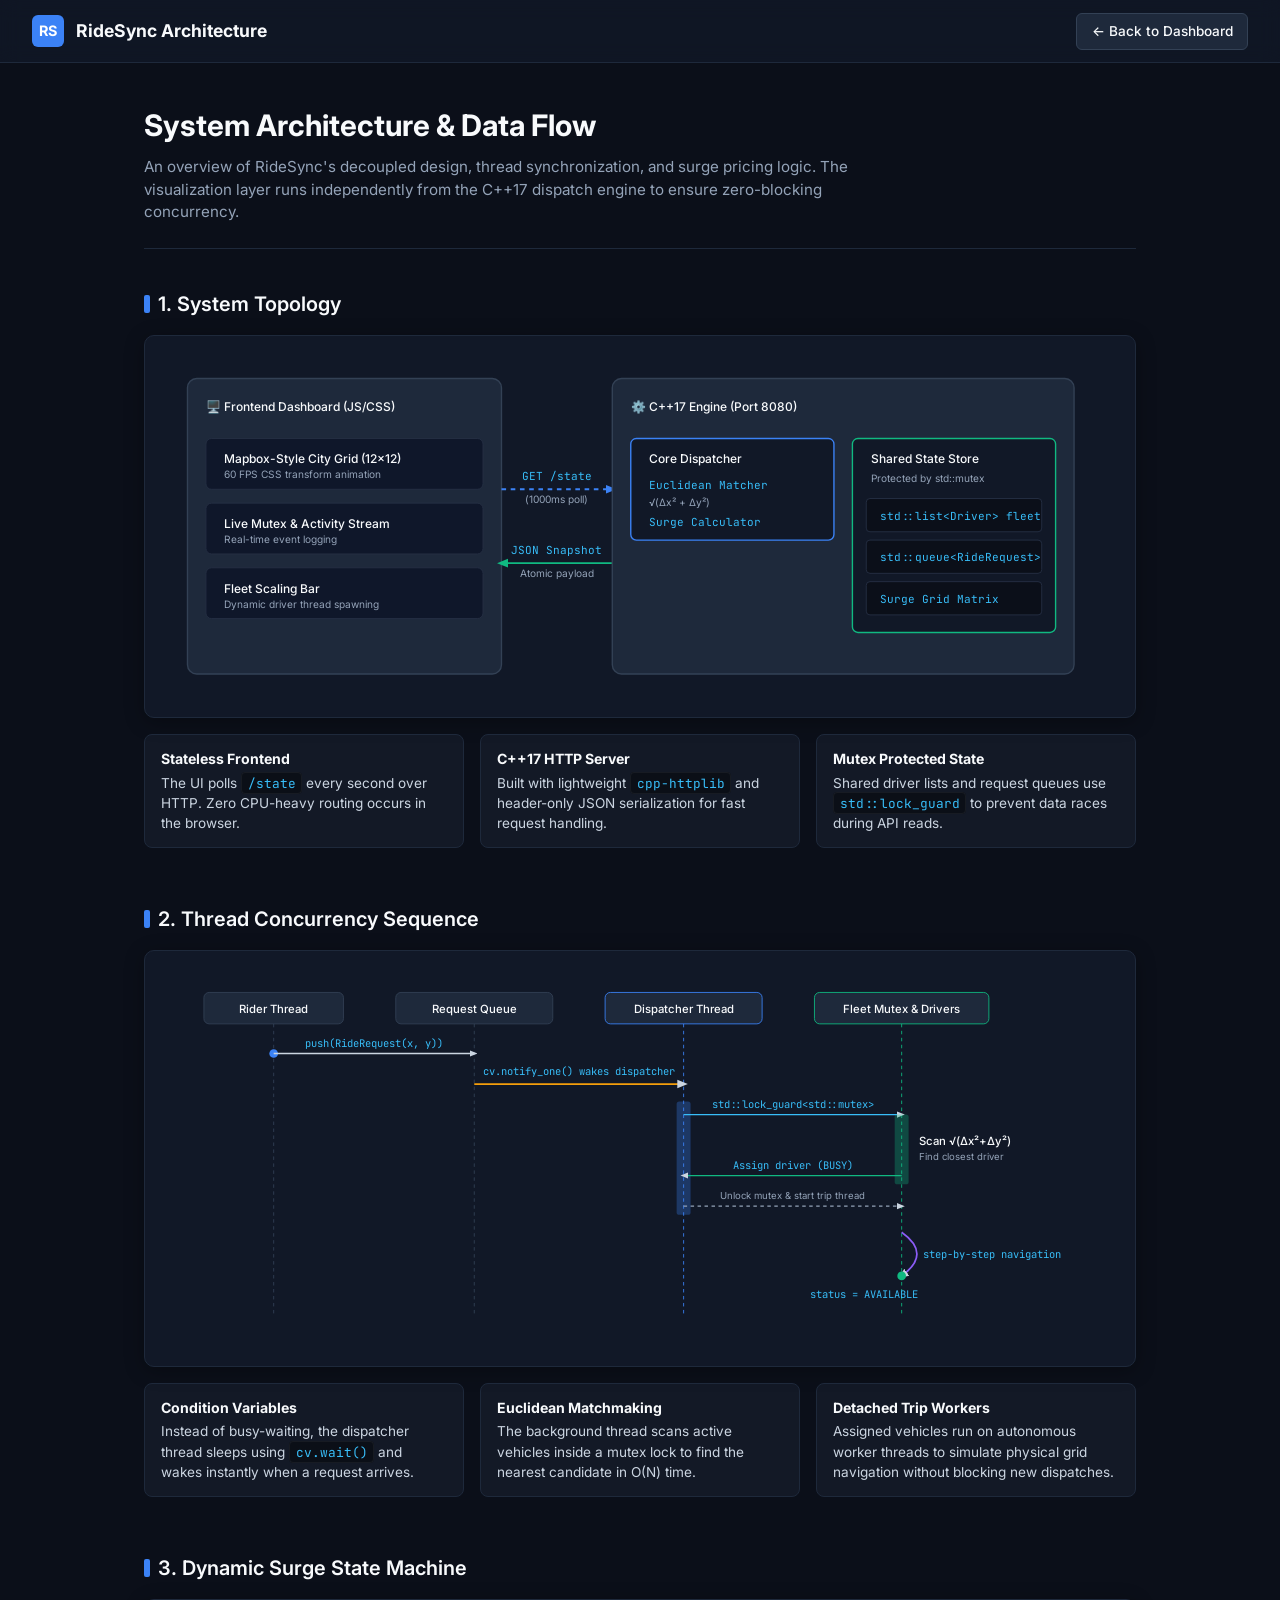
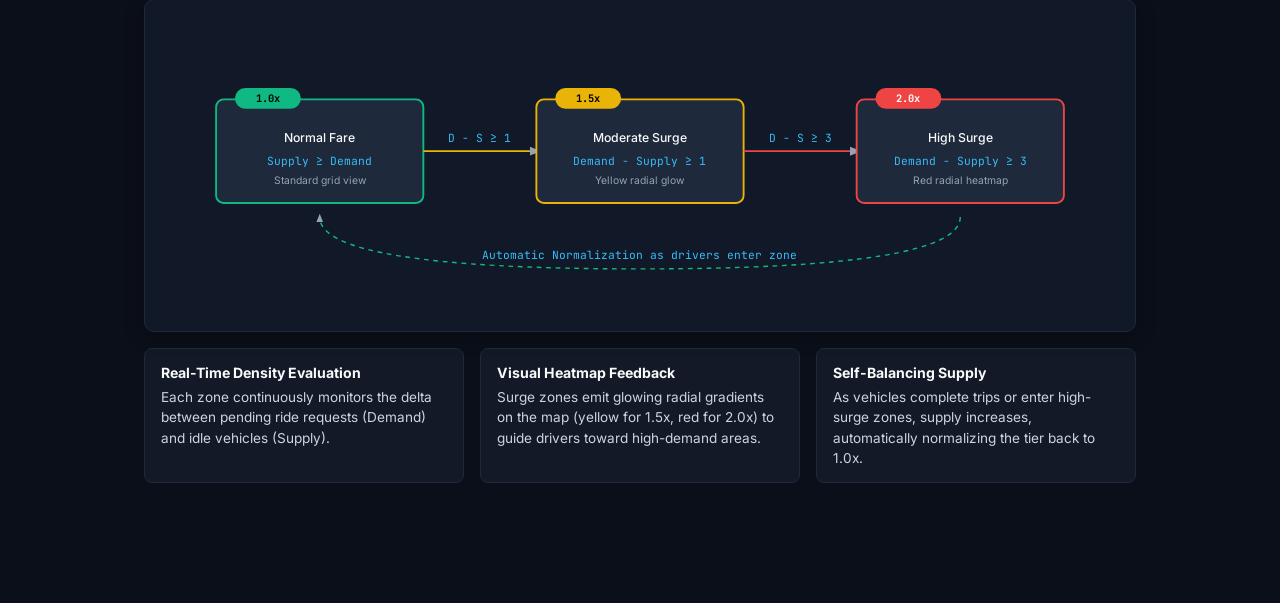
==== commit 045308fa: "fix(docs): expand SVG viewBox width and adjust text placement to prevent Euclidean formula and seque" ====
--- a/frontend/architecture.html
+++ b/frontend/architecture.html
@@ -210,7 +210,7 @@
       <h2 class="section-title">1. System Topology</h2>
       
       <div class="diagram-card">
-        <svg class="arch-svg" viewBox="0 0 1000 360" fill="none" xmlns="http://www.w3.org/2000/svg">
+        <svg class="arch-svg" viewBox="0 0 1020 360" fill="none" xmlns="http://www.w3.org/2000/svg">
           <defs>
             <marker id="arrow-blue" viewBox="0 0 10 10" refX="6" refY="5" markerWidth="6" markerHeight="6" orient="auto-start-reverse">
               <path d="M 0 1 L 10 5 L 0 9 z" fill="#3b82f6"/>
@@ -293,7 +293,7 @@
       <h2 class="section-title">2. Thread Concurrency Sequence</h2>
       
       <div class="diagram-card">
-        <svg class="arch-svg" viewBox="0 0 1000 420" fill="none" xmlns="http://www.w3.org/2000/svg">
+        <svg class="arch-svg" viewBox="0 0 1080 420" fill="none" xmlns="http://www.w3.org/2000/svg">
           <defs>
             <marker id="arrow-seq" viewBox="0 0 10 10" refX="6" refY="5" markerWidth="6" markerHeight="6" orient="auto-start-reverse">
               <path d="M 0 1 L 10 5 L 0 9 z" fill="#cbd5e1"/>
@@ -333,8 +333,8 @@
 
           <!-- Step 4 -->
           <rect x="832" y="160" width="16" height="80" rx="3" fill="#10b981" opacity="0.3"/>
-          <text x="910" y="195" class="svg-text" font-size="11" fill="#cbd5e1">Scan √(Δx²+Δy²)</text>
-          <text x="910" y="212" class="svg-subtext">Find closest driver</text>
+          <text x="860" y="195" class="svg-text" font-size="11" fill="#cbd5e1">Scan √(Δx²+Δy²)</text>
+          <text x="860" y="212" class="svg-subtext">Find closest driver</text>
 
           <!-- Step 5 -->
           <line x1="840" y1="230" x2="590" y2="230" stroke="#10b981" stroke-width="1.5" marker-end="url(#arrow-seq)"/>
@@ -345,8 +345,8 @@
           <text x="715" y="257" class="svg-subtext" text-anchor="middle">Unlock mutex & start trip thread</text>
 
           <!-- Step 7 -->
-          <path d="M 840 295 Q 880 320 840 345" stroke="#8b5cf6" stroke-width="2" fill="none" marker-end="url(#arrow-seq)"/>
-          <text x="910" y="325" class="svg-text-mono" fill="#c4b5fd" font-size="11">step-by-step navigation</text>
+          <path d="M 840 295 Q 875 320 840 345" stroke="#8b5cf6" stroke-width="2" fill="none" marker-end="url(#arrow-seq)"/>
+          <text x="865" y="325" class="svg-text-mono" fill="#c4b5fd" font-size="11">step-by-step navigation</text>
 
           <circle cx="840" cy="345" r="5" fill="#10b981"/>
           <text x="735" y="370" class="svg-text-mono" fill="#10b981" font-size="11">status = AVAILABLE</text>
